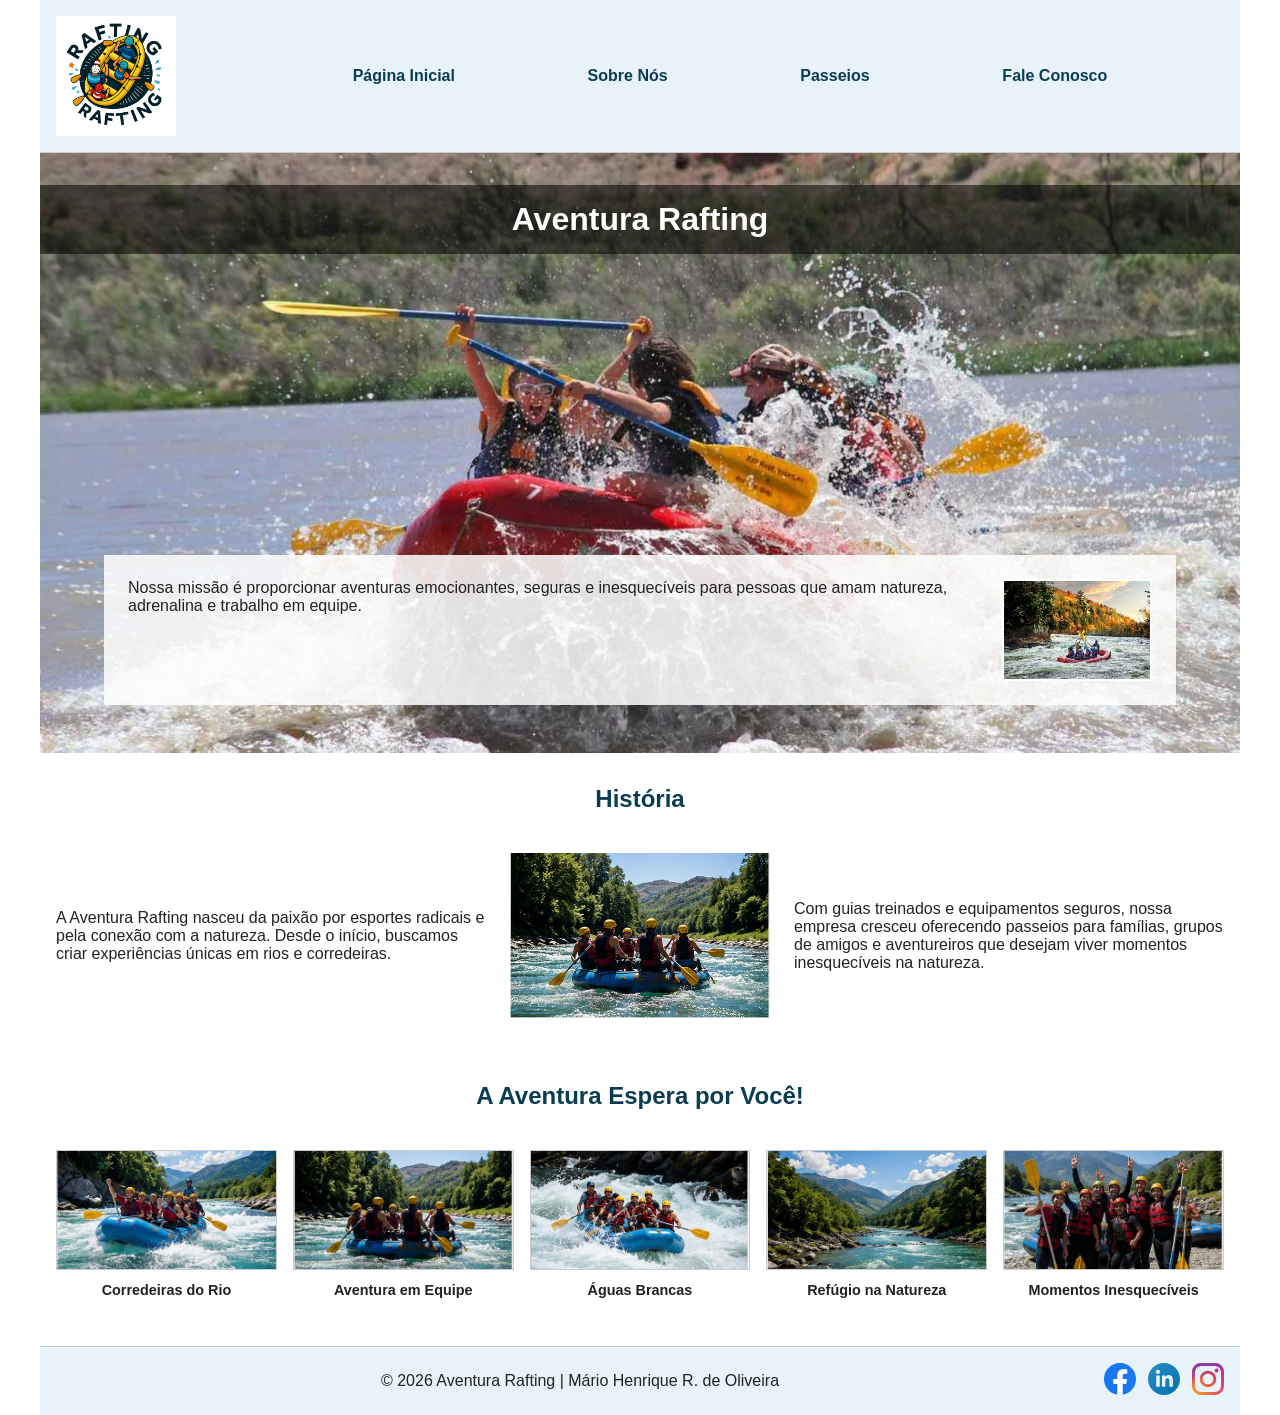
==== wwr/index.html @ f948b41a "Rename rafting home page" ====
<!DOCTYPE html>
<html lang="pt-BR">

<head>
  <meta charset="utf-8">
  <meta name="viewport" content="width=device-width, initial-scale=1">

  <meta name="description"
    content="Conheça a Aventura Rafting e viva experiências emocionantes em corredeiras incríveis.">

  <meta name="author" content="Mário Henrique R. de Oliveira">

  <link rel="stylesheet" href="estilos/rafting.css">

  <title>Sobre Nós | Aventura Rafting</title>
</head>

<body>

  <header>

    <img src="imagens/logo.png" alt="Logotipo da Aventura Rafting">

    <nav>
      <a href="index.html">Página Inicial</a>
      <a href="sobre.html">Sobre Nós</a>
      <a href="passeios.html">Passeios</a>
      <a href="contato.html">Fale Conosco</a>
    </nav>

  </header>

  <main>

    <div class="hero">

      <img src="imagens/rafting-hero.jpg" alt="Grupo praticando rafting em corredeiras">

      <h1>Aventura Rafting</h1>

      <article>

        <img src="imagens/cliente-feliz.jpg" alt="Cliente feliz após passeio de rafting">

        <p>
          Nossa missão é proporcionar aventuras emocionantes,
          seguras e inesquecíveis para pessoas que amam natureza,
          adrenalina e trabalho em equipe.
        </p>

      </article>

    </div>

    <section class="history">

      <h2>História</h2>

      <p>
        A Aventura Rafting nasceu da paixão por esportes radicais
        e pela conexão com a natureza. Desde o início, buscamos criar
        experiências únicas em rios e corredeiras.
      </p>

      <img src="imagens/rafting2.jpg" alt="Equipe praticando rafting em uma corredeira">

      <p>
        Com guias treinados e equipamentos seguros, nossa empresa cresceu
        oferecendo passeios para famílias, grupos de amigos e aventureiros
        que desejam viver momentos inesquecíveis na natureza.
      </p>

    </section>

    <section class="adventure">

      <h2>A Aventura Espera por Você!</h2>

      <figure>

        <img src="imagens/rafting1.jpg" alt="Barco de rafting em rio com corredeiras">

        <figcaption>Corredeiras do Rio</figcaption>

      </figure>

      <figure>

        <img src="imagens/rafting2.jpg" alt="Grupo remando durante passeio de rafting">

        <figcaption>Aventura em Equipe</figcaption>

      </figure>

      <figure>

        <img src="imagens/rafting3.jpg" alt="Participantes descendo corredeiras em rafting">

        <figcaption>Águas Brancas</figcaption>

      </figure>

      <figure>

        <img src="imagens/rafting4.jpg" alt="Paisagem natural ao redor do rio">

        <figcaption>Refúgio na Natureza</figcaption>

      </figure>

      <figure>

        <img src="imagens/rafting5.jpg" alt="Equipe celebrando após aventura de rafting">

        <figcaption>Momentos Inesquecíveis</figcaption>

      </figure>

    </section>

  </main>

  <footer>

    <p>
      &copy; 2026 Aventura Rafting |
      Mário Henrique R. de Oliveira
    </p>

    <nav class="socialmedia">

      <a href="https://facebook.com" target="_blank" rel="noopener noreferrer">

        <img src="imagens/facebook.svg" alt="Ícone do Facebook">

      </a>

      <a href="https://linkedin.com" target="_blank" rel="noopener noreferrer">

        <img src="imagens/linkedin.svg" alt="Ícone do LinkedIn">

      </a>

      <a href="https://instagram.com" target="_blank" rel="noopener noreferrer">

        <img src="imagens/instagram.svg" alt="Ícone do Instagram">

      </a>

    </nav>

  </footer>

</body>

</html>
---- wwr/estilos/rafting.css ----
:root {
    --primary-color: #0b3d52;
    --secondary-color: #e7f3f8;
    --accent-color: #ffffff;
    --text-color: #222222;
    --border-color: #cccccc;

    --heading-font: Arial, Helvetica, sans-serif;
    --body-font: Arial, Helvetica, sans-serif;
}

* {
    margin: 0;
    padding: 0;
    box-sizing: border-box;
}

body {
    font-family: var(--body-font);
    color: var(--text-color);
    background-color: var(--accent-color);
}

header,
main,
footer {
    max-width: 1200px;
    margin: 0 auto;
}

header {
    display: grid;
    grid-template-columns: 180px 1fr;
    align-items: center;
    padding: 1rem;
    background-color: var(--secondary-color);
    border-bottom: 1px solid var(--border-color);
}

header img {
    width: 120px;
    height: auto;
}

header nav {
    display: flex;
    justify-content: space-evenly;
    align-items: center;
}

header nav a {
    color: var(--primary-color);
    text-decoration: none;
    font-weight: 700;
    padding: 0.75rem 1rem;
}

header nav a:hover {
    background-color: var(--primary-color);
    color: var(--accent-color);
}

/* ===== Página Sobre Nós ===== */

.hero {
    position: relative;
}

.hero > img {
    display: block;
    width: 100%;
    height: auto;
}

.hero h1 {
    position: absolute;
    top: 2rem;
    width: 100%;
    padding: 1rem;
    text-align: center;
    color: var(--accent-color);
    background-color: rgba(0, 0, 0, 0.55);
    font-family: var(--heading-font);
}

.hero article {
    position: absolute;
    left: 4rem;
    right: 4rem;
    bottom: 3rem;
    padding: 1.5rem;
    background-color: rgba(255, 255, 255, 0.85);
}

.hero article img {
    float: right;
    width: 150px;
    height: auto;
    margin-left: 1rem;
    border: 2px solid var(--accent-color);
}

.history {
    display: grid;
    grid-template-columns: 1fr 260px 1fr;
    gap: 1.5rem;
    align-items: center;
    padding: 2rem 1rem;
}

.history h2 {
    grid-column: 1 / 4;
    text-align: center;
    color: var(--primary-color);
    margin-bottom: 1rem;
    font-family: var(--heading-font);
}

.history img {
    width: 260px;
    height: auto;
    grid-column: 2 / 3;
    grid-row: 2 / 3;
}

.history p:first-of-type {
    grid-column: 1 / 2;
}

.history p:last-of-type {
    grid-column: 3 / 4;
}

.adventure {
    display: grid;
    grid-template-columns: repeat(5, 1fr);
    gap: 1rem;
    padding: 2rem 1rem;
}

.adventure h2 {
    grid-column: 1 / 6;
    text-align: center;
    color: var(--primary-color);
    margin-bottom: 1.5rem;
    font-family: var(--heading-font);
}

.adventure figure {
    text-align: center;
}

.adventure img {
    width: 100%;
    height: 120px;
    object-fit: cover;
    border: 1px solid var(--border-color);
}

.adventure figcaption {
    margin-top: 0.5rem;
    font-size: 0.9rem;
    font-weight: 700;
    color: var(--text-color);
}

/* ===== Página Fale Conosco ===== */

.contact {
    padding: 2rem 1rem;
}

.contact h1,
.contact h2,
.employees h2 {
    text-align: center;
    color: var(--primary-color);
    font-family: var(--heading-font);
}

.contact h1 {
    margin-bottom: 1rem;
}

.contact-grid {
    display: grid;
    grid-template-columns: 1fr 1fr;
    gap: 2rem;
    align-items: start;
    margin-top: 2rem;
}

.company-info,
.contact-form {
    border: 1px solid var(--border-color);
    padding: 1.5rem;
    background-color: var(--secondary-color);
}

.company-info p {
    margin-top: 0.75rem;
}

.company-info iframe {
    width: 100%;
    height: 350px;
    margin-top: 1rem;
    border: none;
}

.contact-form {
    display: flex;
    flex-direction: column;
}

.contact-form label {
    margin-top: 0.75rem;
    font-weight: 700;
}

.contact-form input[type="text"],
.contact-form input[type="email"],
.contact-form textarea {
    width: 100%;
    margin-top: 0.25rem;
    padding: 0.75rem;
    border: 1px solid var(--border-color);
    font-family: var(--body-font);
    font-size: 1rem;
}

.contact-form textarea {
    resize: vertical;
}

.contact-form fieldset {
    margin-top: 1rem;
    padding: 1rem;
    border: 1px solid var(--border-color);
}

.contact-form legend {
    font-weight: 700;
    color: var(--primary-color);
}

.contact-form fieldset label {
    display: block;
    margin-top: 0.5rem;
    font-weight: 400;
}

.newsletter {
    display: flex;
    gap: 0.5rem;
    align-items: center;
}

.contact-form button {
    margin-top: 1rem;
    padding: 0.9rem;
    border: none;
    background-color: var(--primary-color);
    color: var(--accent-color);
    font-weight: 700;
    font-size: 1rem;
    cursor: pointer;
}

.contact-form button:hover {
    background-color: #062838;
}

/* ===== Funcionários ===== */

.employees {
    margin: 2rem 1rem;
    padding: 1.5rem;
}

.employee-grid {
    display: flex;
    justify-content: space-around;
    gap: 1.5rem;
    margin-top: 1.5rem;
}

.employee-grid figure {
    text-align: center;
    max-width: 220px;
}

.employee-grid img {
    width: 180px;
    height: 180px;
    object-fit: cover;
    border: 1px solid var(--border-color);
}

.employee-grid figcaption {
    margin-top: 0.5rem;
    font-weight: 700;
}

/* ===== Rodapé ===== */

footer {
    display: grid;
    grid-template-columns: 1fr auto;
    align-items: center;
    padding: 1rem;
    margin-top: 1rem;
    border-top: 1px solid var(--border-color);
    background-color: var(--secondary-color);
}

footer p {
    text-align: center;
}

.socialmedia {
    display: flex;
    justify-content: flex-end;
    align-items: center;
    gap: 0.75rem;
}

.socialmedia a {
    text-decoration: none;
}

.socialmedia img {
    width: 32px;
    height: 32px;
}

/* ===== Responsivo ===== */

@media (max-width: 768px) {
    header {
        grid-template-columns: 1fr;
        text-align: center;
    }

    header img {
        margin: 0 auto;
    }

    header nav {
        flex-direction: column;
        margin-top: 1rem;
    }

    .hero h1,
    .hero article {
        position: static;
    }

    .hero article img {
        float: none;
        display: block;
        margin: 0 auto 1rem;
    }

    .history {
        grid-template-columns: 1fr;
    }

    .history h2,
    .history img,
    .history p:first-of-type,
    .history p:last-of-type {
        grid-column: auto;
        grid-row: auto;
    }

    .history img {
        margin: 0 auto;
    }

    .adventure {
        grid-template-columns: 1fr;
    }

    .adventure h2 {
        grid-column: auto;
    }

    .contact-grid {
        grid-template-columns: 1fr;
    }

    .employee-grid {
        flex-direction: column;
        align-items: center;
    }

    footer {
        grid-template-columns: 1fr;
        gap: 1rem;
    }

    .socialmedia {
        justify-content: center;
    }
}
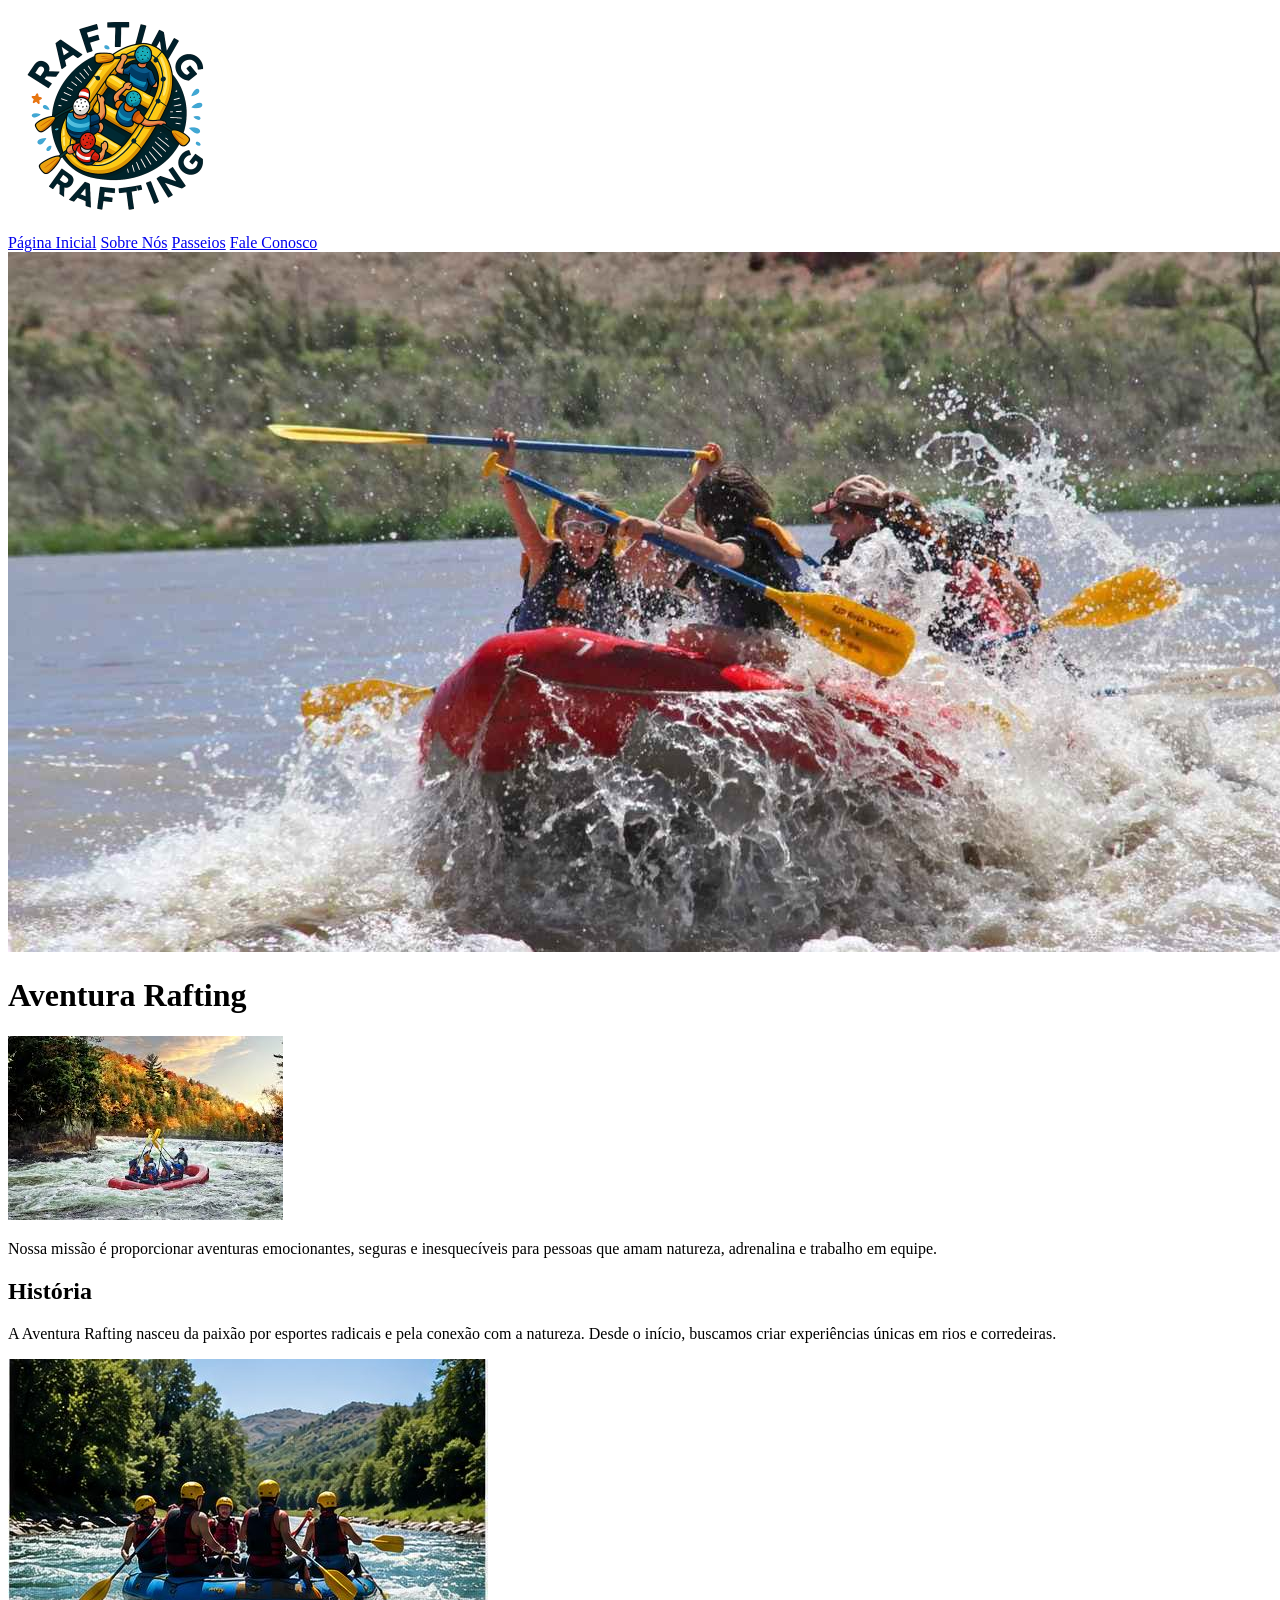
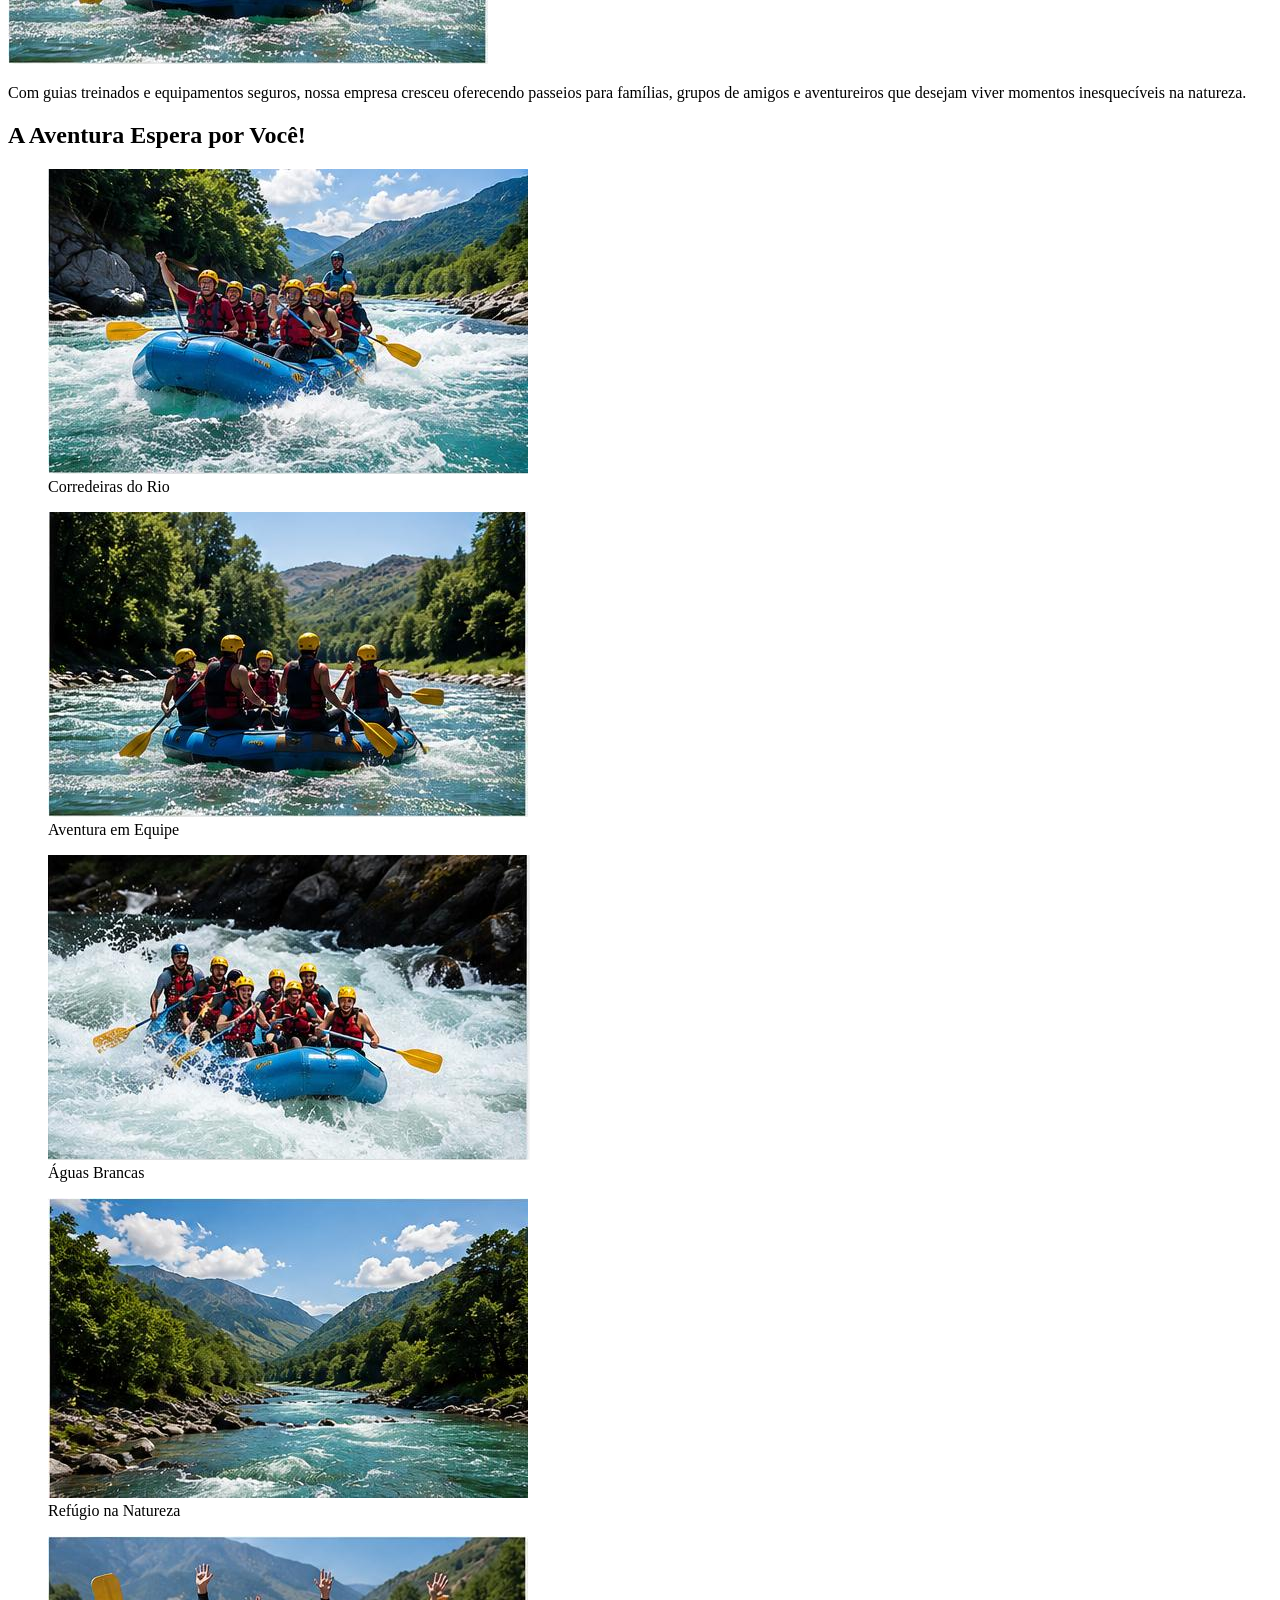
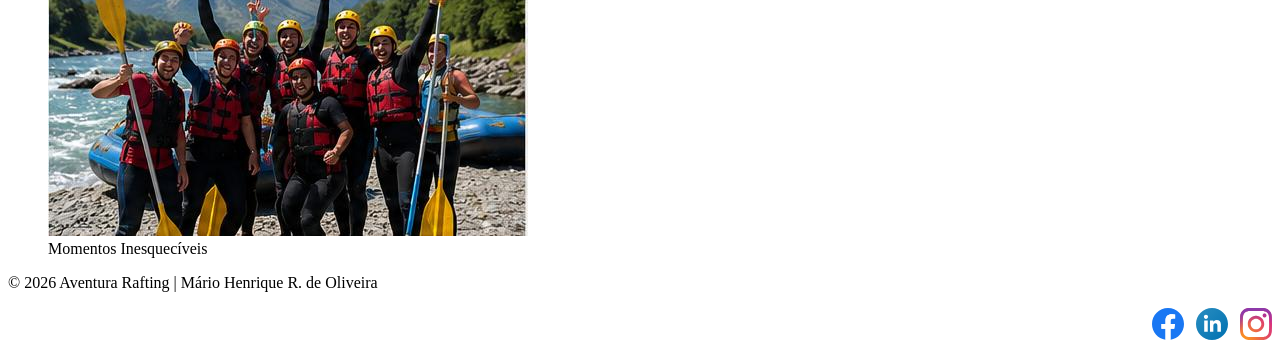
==== commit 7ae42d35: "Fix contact form ids and footer nav class" ====
--- a/wwr/index.html
+++ b/wwr/index.html
@@ -127,7 +127,7 @@
       Mário Henrique R. de Oliveira
     </p>
 
-    <nav class="socialmedia">
+    <nav class="redes-sociais">
 
       <a href="https://facebook.com" target="_blank" rel="noopener noreferrer">
 
--- a/wwr/estilos/rafting.css
+++ b/wwr/estilos/rafting.css
@@ -1,211 +1,48 @@
-:root {
-    --primary-color: #0b3d52;
-    --secondary-color: #e7f3f8;
-    --accent-color: #ffffff;
-    --text-color: #222222;
-    --border-color: #cccccc;
-
-    --heading-font: Arial, Helvetica, sans-serif;
-    --body-font: Arial, Helvetica, sans-serif;
-}
-
-* {
-    margin: 0;
-    padding: 0;
-    box-sizing: border-box;
-}
-
-body {
-    font-family: var(--body-font);
-    color: var(--text-color);
-    background-color: var(--accent-color);
-}
-
-header,
-main,
-footer {
-    max-width: 1200px;
-    margin: 0 auto;
-}
-
-header {
-    display: grid;
-    grid-template-columns: 180px 1fr;
-    align-items: center;
-    padding: 1rem;
-    background-color: var(--secondary-color);
-    border-bottom: 1px solid var(--border-color);
-}
-
-header img {
-    width: 120px;
-    height: auto;
-}
-
-header nav {
-    display: flex;
-    justify-content: space-evenly;
-    align-items: center;
-}
-
-header nav a {
-    color: var(--primary-color);
-    text-decoration: none;
-    font-weight: 700;
-    padding: 0.75rem 1rem;
-}
-
-header nav a:hover {
-    background-color: var(--primary-color);
-    color: var(--accent-color);
-}
-
-/* ===== Página Sobre Nós ===== */
-
-.hero {
-    position: relative;
-}
-
-.hero > img {
-    display: block;
-    width: 100%;
-    height: auto;
-}
-
-.hero h1 {
-    position: absolute;
-    top: 2rem;
-    width: 100%;
-    padding: 1rem;
-    text-align: center;
-    color: var(--accent-color);
-    background-color: rgba(0, 0, 0, 0.55);
-    font-family: var(--heading-font);
-}
-
-.hero article {
-    position: absolute;
-    left: 4rem;
-    right: 4rem;
-    bottom: 3rem;
-    padding: 1.5rem;
-    background-color: rgba(255, 255, 255, 0.85);
-}
-
-.hero article img {
-    float: right;
-    width: 150px;
-    height: auto;
-    margin-left: 1rem;
-    border: 2px solid var(--accent-color);
-}
-
-.history {
-    display: grid;
-    grid-template-columns: 1fr 260px 1fr;
-    gap: 1.5rem;
-    align-items: center;
-    padding: 2rem 1rem;
-}
-
-.history h2 {
-    grid-column: 1 / 4;
-    text-align: center;
-    color: var(--primary-color);
-    margin-bottom: 1rem;
-    font-family: var(--heading-font);
-}
-
-.history img {
-    width: 260px;
-    height: auto;
-    grid-column: 2 / 3;
-    grid-row: 2 / 3;
-}
-
-.history p:first-of-type {
-    grid-column: 1 / 2;
-}
-
-.history p:last-of-type {
-    grid-column: 3 / 4;
-}
-
-.adventure {
-    display: grid;
-    grid-template-columns: repeat(5, 1fr);
-    gap: 1rem;
-    padding: 2rem 1rem;
-}
-
-.adventure h2 {
-    grid-column: 1 / 6;
-    text-align: center;
-    color: var(--primary-color);
-    margin-bottom: 1.5rem;
-    font-family: var(--heading-font);
-}
-
-.adventure figure {
-    text-align: center;
-}
-
-.adventure img {
-    width: 100%;
-    height: 120px;
-    object-fit: cover;
-    border: 1px solid var(--border-color);
-}
-
-.adventure figcaption {
-    margin-top: 0.5rem;
-    font-size: 0.9rem;
-    font-weight: 700;
-    color: var(--text-color);
-}
-
-/* ===== Página Fale Conosco ===== */
+/* =========================
+   PÁGINA DE CONTATO
+========================= */
 
 .contact {
     padding: 2rem 1rem;
 }
 
-.contact h1,
-.contact h2,
-.employees h2 {
+.contact h1 {
     text-align: center;
     color: var(--primary-color);
-    font-family: var(--heading-font);
-}
-
-.contact h1 {
-    margin-bottom: 1rem;
+    margin-bottom: 2rem;
 }
 
 .contact-grid {
     display: grid;
     grid-template-columns: 1fr 1fr;
     gap: 2rem;
-    align-items: start;
-    margin-top: 2rem;
+    margin-bottom: 3rem;
 }
 
 .company-info,
 .contact-form {
+    background-color: var(--secondary-color);
+    padding: 1.5rem;
     border: 1px solid var(--border-color);
-    padding: 1.5rem;
-    background-color: var(--secondary-color);
+}
+
+.company-info h2,
+.contact-form h2,
+.employees h2 {
+    text-align: center;
+    color: var(--primary-color);
+    margin-bottom: 1rem;
 }
 
 .company-info p {
-    margin-top: 0.75rem;
+    margin-bottom: 0.75rem;
 }
 
 .company-info iframe {
     width: 100%;
-    height: 350px;
+    height: 300px;
+    border: 0;
     margin-top: 1rem;
-    border: none;
 }
 
 .contact-form {
@@ -214,23 +51,18 @@
 }
 
 .contact-form label {
-    margin-top: 0.75rem;
     font-weight: 700;
+    margin-top: 1rem;
+    margin-bottom: 0.3rem;
 }
 
 .contact-form input[type="text"],
 .contact-form input[type="email"],
 .contact-form textarea {
     width: 100%;
-    margin-top: 0.25rem;
     padding: 0.75rem;
     border: 1px solid var(--border-color);
     font-family: var(--body-font);
-    font-size: 1rem;
-}
-
-.contact-form textarea {
-    resize: vertical;
 }
 
 .contact-form fieldset {
@@ -244,155 +76,104 @@
     color: var(--primary-color);
 }
 
+.contact-form fieldset input {
+    margin-top: 0.5rem;
+    margin-right: 0.5rem;
+}
+
 .contact-form fieldset label {
-    display: block;
-    margin-top: 0.5rem;
-    font-weight: 400;
+    font-weight: normal;
+    margin-right: 1rem;
 }
 
 .newsletter {
     display: flex;
+    align-items: center;
     gap: 0.5rem;
-    align-items: center;
+    margin-top: 1rem;
+}
+
+.newsletter label {
+    margin: 0;
+    font-weight: normal;
 }
 
 .contact-form button {
-    margin-top: 1rem;
-    padding: 0.9rem;
+    margin-top: 1.5rem;
+    padding: 1rem;
     border: none;
     background-color: var(--primary-color);
-    color: var(--accent-color);
-    font-weight: 700;
-    font-size: 1rem;
+    color: white;
+    font-weight: bold;
     cursor: pointer;
 }
 
 .contact-form button:hover {
-    background-color: #062838;
+    opacity: 0.9;
 }
 
-/* ===== Funcionários ===== */
+/* =========================
+   FUNCIONÁRIOS
+========================= */
 
 .employees {
-    margin: 2rem 1rem;
-    padding: 1.5rem;
+    padding: 2rem 1rem;
 }
 
 .employee-grid {
-    display: flex;
-    justify-content: space-around;
+    display: grid;
+    grid-template-columns: repeat(3, 1fr);
     gap: 1.5rem;
-    margin-top: 1.5rem;
 }
 
 .employee-grid figure {
     text-align: center;
-    max-width: 220px;
 }
 
 .employee-grid img {
-    width: 180px;
-    height: 180px;
-    object-fit: cover;
+    width: 100%;
+    max-width: 300px;
+    height: auto;
     border: 1px solid var(--border-color);
 }
 
 .employee-grid figcaption {
-    margin-top: 0.5rem;
-    font-weight: 700;
+    margin-top: 0.75rem;
+    font-weight: bold;
 }
 
-/* ===== Rodapé ===== */
+/* =========================
+   RODAPÉ
+========================= */
 
-footer {
-    display: grid;
-    grid-template-columns: 1fr auto;
-    align-items: center;
-    padding: 1rem;
-    margin-top: 1rem;
-    border-top: 1px solid var(--border-color);
-    background-color: var(--secondary-color);
-}
-
-footer p {
-    text-align: center;
-}
-
-.socialmedia {
+.redes-sociais {
     display: flex;
     justify-content: flex-end;
     align-items: center;
     gap: 0.75rem;
 }
 
-.socialmedia a {
+.redes-sociais a {
     text-decoration: none;
 }
 
-.socialmedia img {
+.redes-sociais img {
     width: 32px;
     height: 32px;
 }
 
-/* ===== Responsivo ===== */
+/* =========================
+   RESPONSIVO
+========================= */
 
 @media (max-width: 768px) {
-    header {
-        grid-template-columns: 1fr;
-        text-align: center;
-    }
-
-    header img {
-        margin: 0 auto;
-    }
-
-    header nav {
-        flex-direction: column;
-        margin-top: 1rem;
-    }
-
-    .hero h1,
-    .hero article {
-        position: static;
-    }
-
-    .hero article img {
-        float: none;
-        display: block;
-        margin: 0 auto 1rem;
-    }
-
-    .history {
-        grid-template-columns: 1fr;
-    }
-
-    .history h2,
-    .history img,
-    .history p:first-of-type,
-    .history p:last-of-type {
-        grid-column: auto;
-        grid-row: auto;
-    }
-
-    .history img {
-        margin: 0 auto;
-    }
-
-    .adventure {
-        grid-template-columns: 1fr;
-    }
-
-    .adventure h2 {
-        grid-column: auto;
-    }
 
     .contact-grid {
         grid-template-columns: 1fr;
     }
 
     .employee-grid {
-        flex-direction: column;
-        align-items: center;
+        grid-template-columns: 1fr;
     }
 
     footer {
@@ -400,7 +181,7 @@
         gap: 1rem;
     }
 
-    .socialmedia {
+    .redes-sociais {
         justify-content: center;
     }
 }
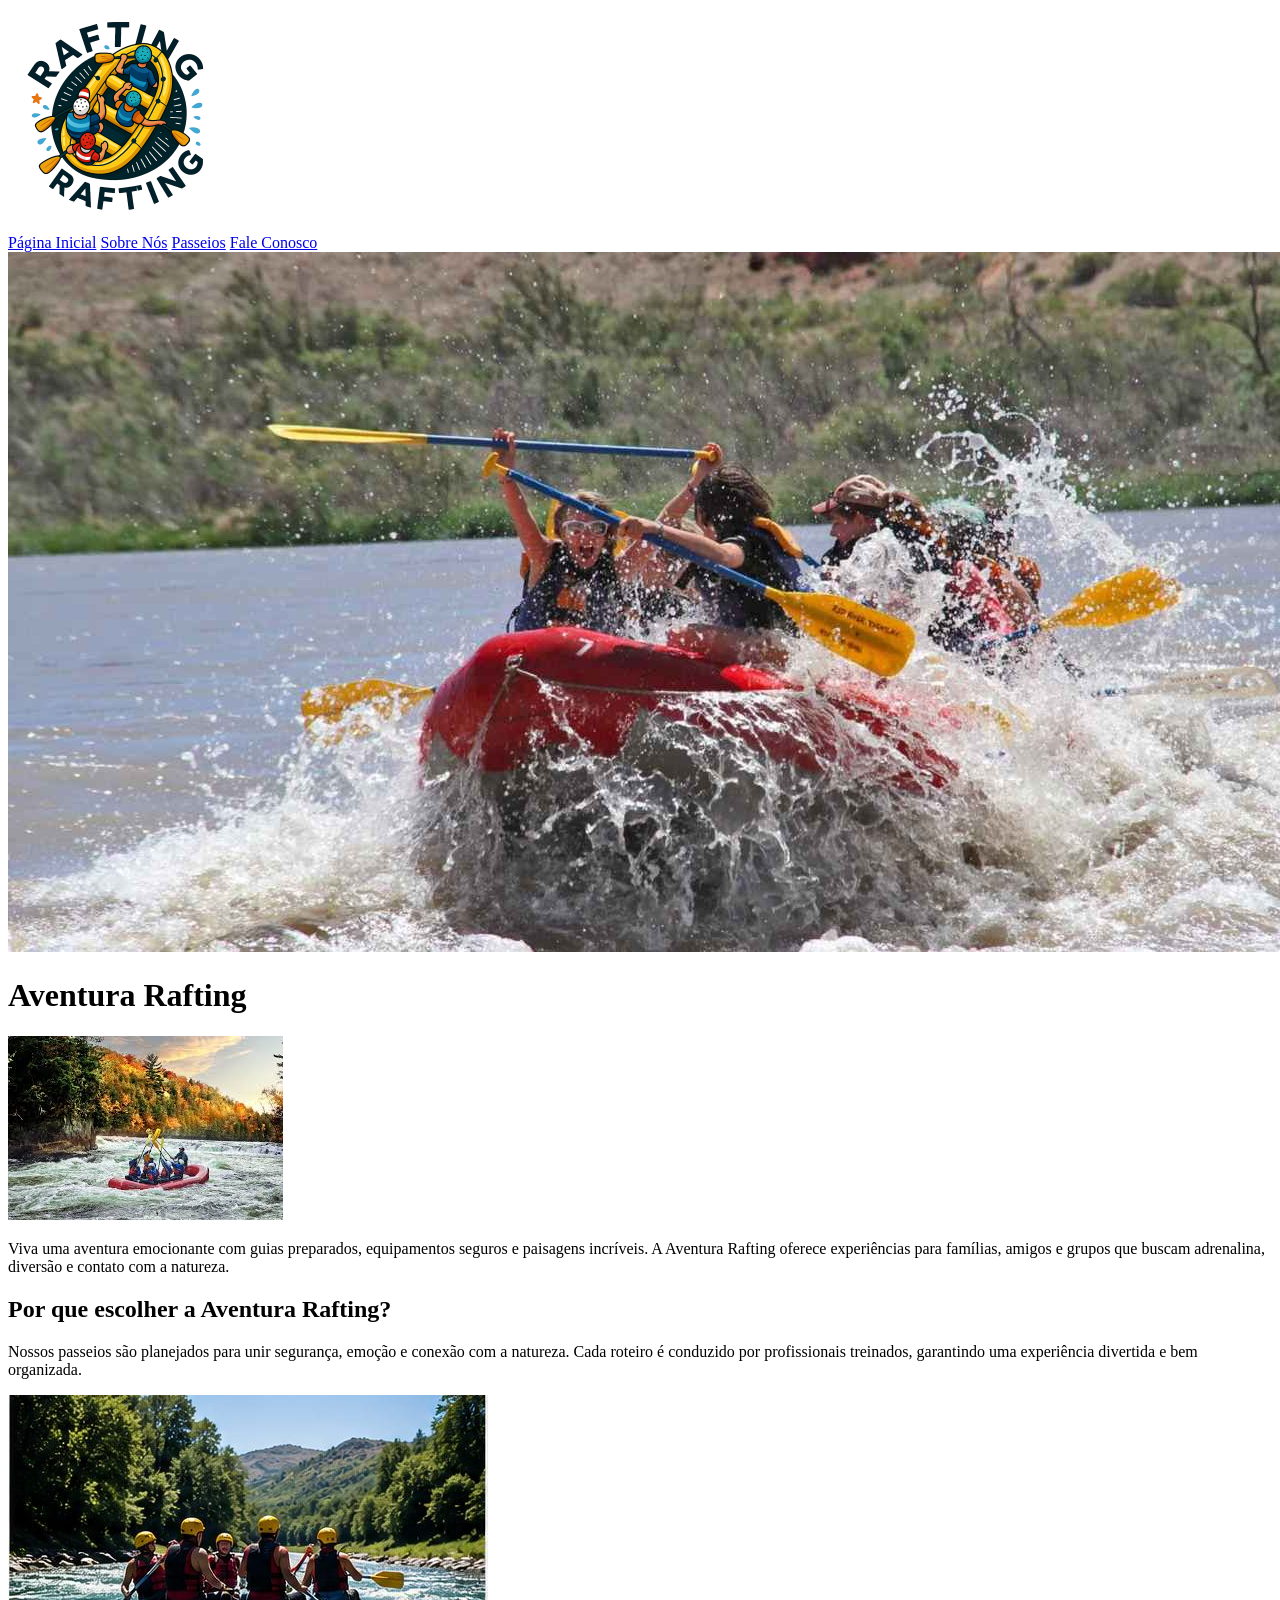
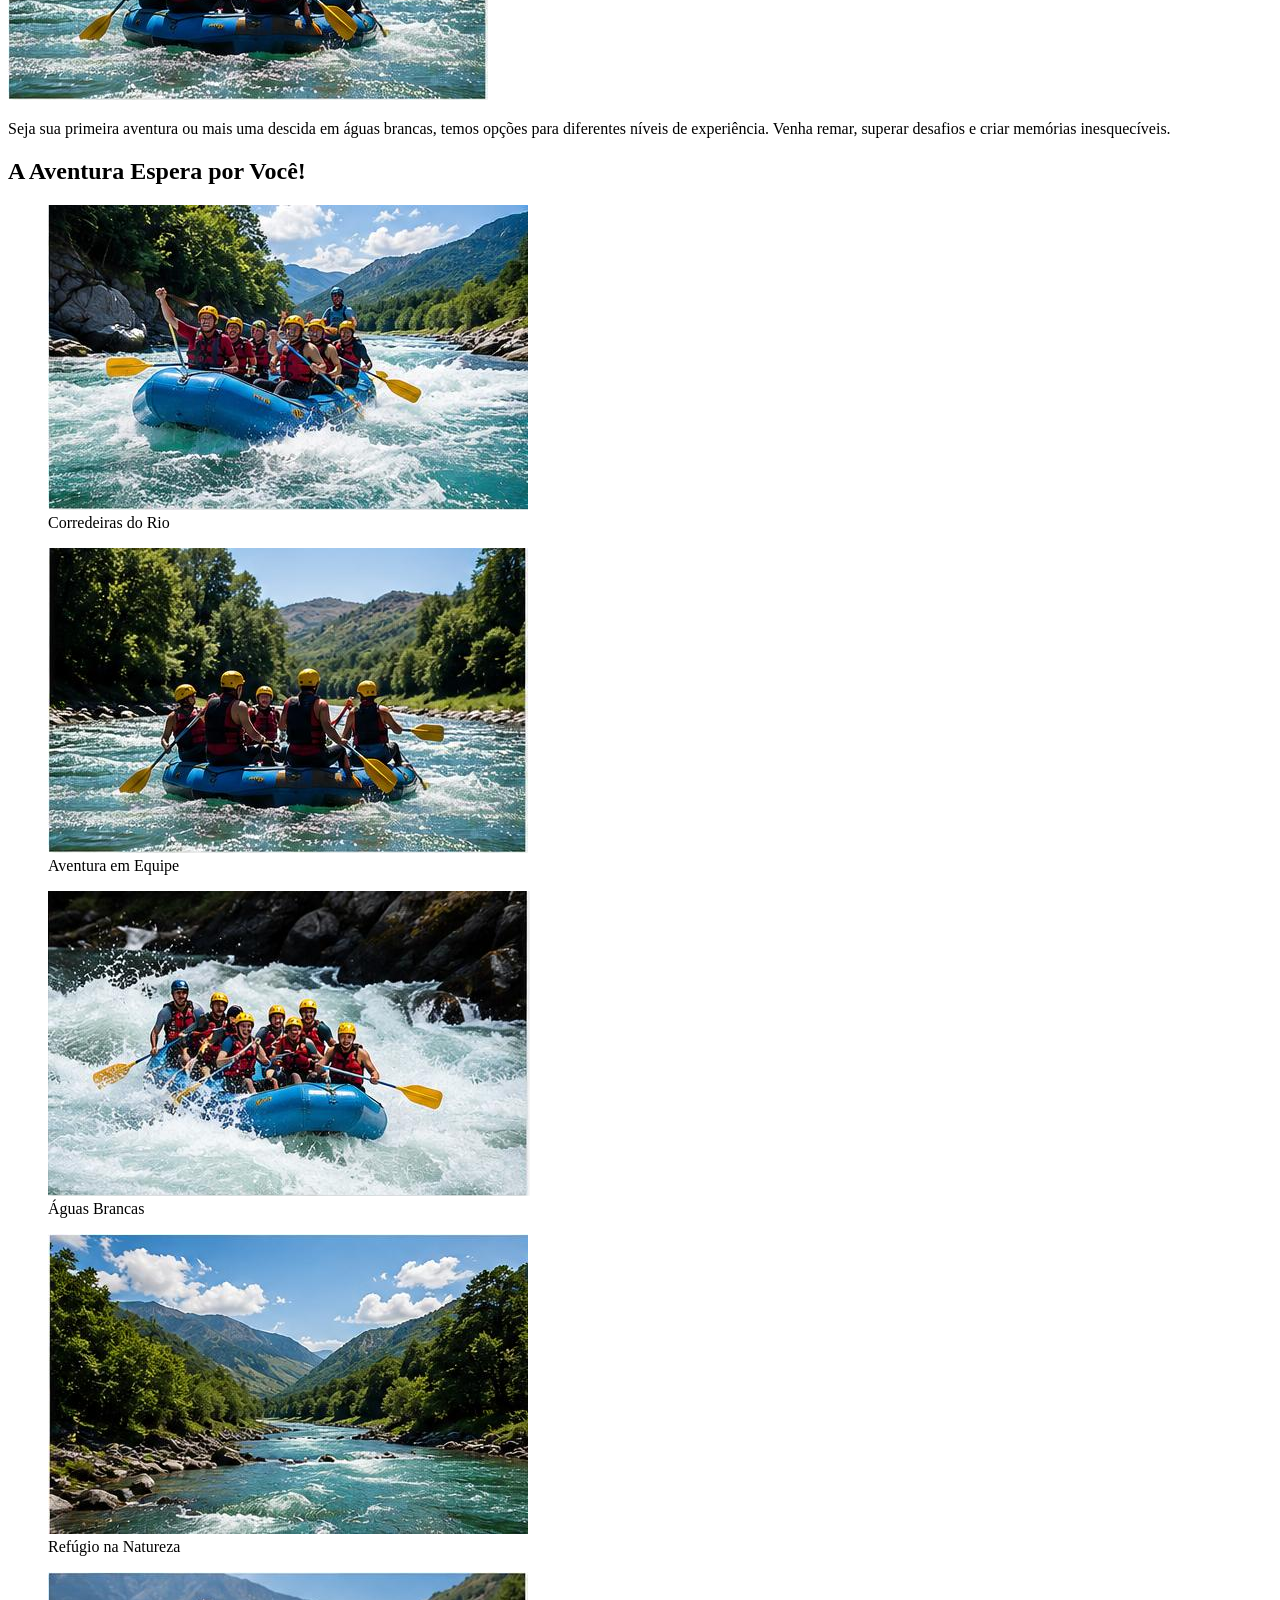
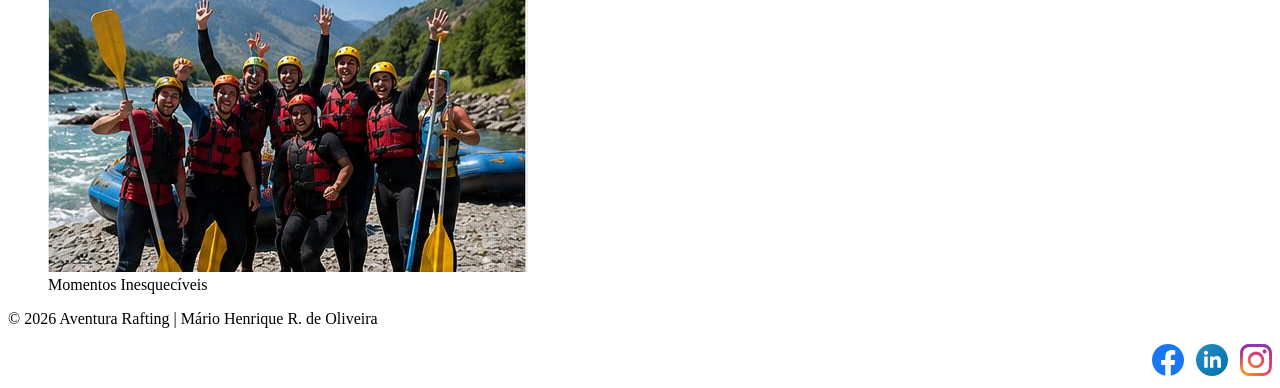
==== commit 3d1fc11a: "Final fixes for rafting project" ====
--- a/wwr/index.html
+++ b/wwr/index.html
@@ -5,14 +5,14 @@
   <meta charset="utf-8">
   <meta name="viewport" content="width=device-width, initial-scale=1">
 
+  <title>Página Inicial | Aventura Rafting</title>
+
   <meta name="description"
-    content="Conheça a Aventura Rafting e viva experiências emocionantes em corredeiras incríveis.">
+    content="Conheça a Aventura Rafting, escolha seu passeio em corredeiras e viva uma experiência segura, divertida e inesquecível na natureza.">
 
   <meta name="author" content="Mário Henrique R. de Oliveira">
 
   <link rel="stylesheet" href="estilos/rafting.css">
-
-  <title>Sobre Nós | Aventura Rafting</title>
 </head>
 
 <body>
@@ -43,9 +43,10 @@
         <img src="imagens/cliente-feliz.jpg" alt="Cliente feliz após passeio de rafting">
 
         <p>
-          Nossa missão é proporcionar aventuras emocionantes,
-          seguras e inesquecíveis para pessoas que amam natureza,
-          adrenalina e trabalho em equipe.
+          Viva uma aventura emocionante com guias preparados,
+          equipamentos seguros e paisagens incríveis. A Aventura Rafting
+          oferece experiências para famílias, amigos e grupos que buscam
+          adrenalina, diversão e contato com a natureza.
         </p>
 
       </article>
@@ -54,20 +55,20 @@
 
     <section class="history">
 
-      <h2>História</h2>
+      <h2>Por que escolher a Aventura Rafting?</h2>
 
       <p>
-        A Aventura Rafting nasceu da paixão por esportes radicais
-        e pela conexão com a natureza. Desde o início, buscamos criar
-        experiências únicas em rios e corredeiras.
+        Nossos passeios são planejados para unir segurança, emoção e
+        conexão com a natureza. Cada roteiro é conduzido por profissionais
+        treinados, garantindo uma experiência divertida e bem organizada.
       </p>
 
       <img src="imagens/rafting2.jpg" alt="Equipe praticando rafting em uma corredeira">
 
       <p>
-        Com guias treinados e equipamentos seguros, nossa empresa cresceu
-        oferecendo passeios para famílias, grupos de amigos e aventureiros
-        que desejam viver momentos inesquecíveis na natureza.
+        Seja sua primeira aventura ou mais uma descida em águas brancas,
+        temos opções para diferentes níveis de experiência. Venha remar,
+        superar desafios e criar memórias inesquecíveis.
       </p>
 
     </section>
@@ -77,43 +78,28 @@
       <h2>A Aventura Espera por Você!</h2>
 
       <figure>
-
         <img src="imagens/rafting1.jpg" alt="Barco de rafting em rio com corredeiras">
-
         <figcaption>Corredeiras do Rio</figcaption>
-
       </figure>
 
       <figure>
-
         <img src="imagens/rafting2.jpg" alt="Grupo remando durante passeio de rafting">
-
         <figcaption>Aventura em Equipe</figcaption>
-
       </figure>
 
       <figure>
-
         <img src="imagens/rafting3.jpg" alt="Participantes descendo corredeiras em rafting">
-
         <figcaption>Águas Brancas</figcaption>
-
       </figure>
 
       <figure>
-
         <img src="imagens/rafting4.jpg" alt="Paisagem natural ao redor do rio">
-
         <figcaption>Refúgio na Natureza</figcaption>
-
       </figure>
 
       <figure>
-
         <img src="imagens/rafting5.jpg" alt="Equipe celebrando após aventura de rafting">
-
         <figcaption>Momentos Inesquecíveis</figcaption>
-
       </figure>
 
     </section>
@@ -130,21 +116,15 @@
     <nav class="redes-sociais">
 
       <a href="https://facebook.com" target="_blank" rel="noopener noreferrer">
-
         <img src="imagens/facebook.svg" alt="Ícone do Facebook">
-
       </a>
 
       <a href="https://linkedin.com" target="_blank" rel="noopener noreferrer">
-
         <img src="imagens/linkedin.svg" alt="Ícone do LinkedIn">
-
       </a>
 
       <a href="https://instagram.com" target="_blank" rel="noopener noreferrer">
-
         <img src="imagens/instagram.svg" alt="Ícone do Instagram">
-
       </a>
 
     </nav>
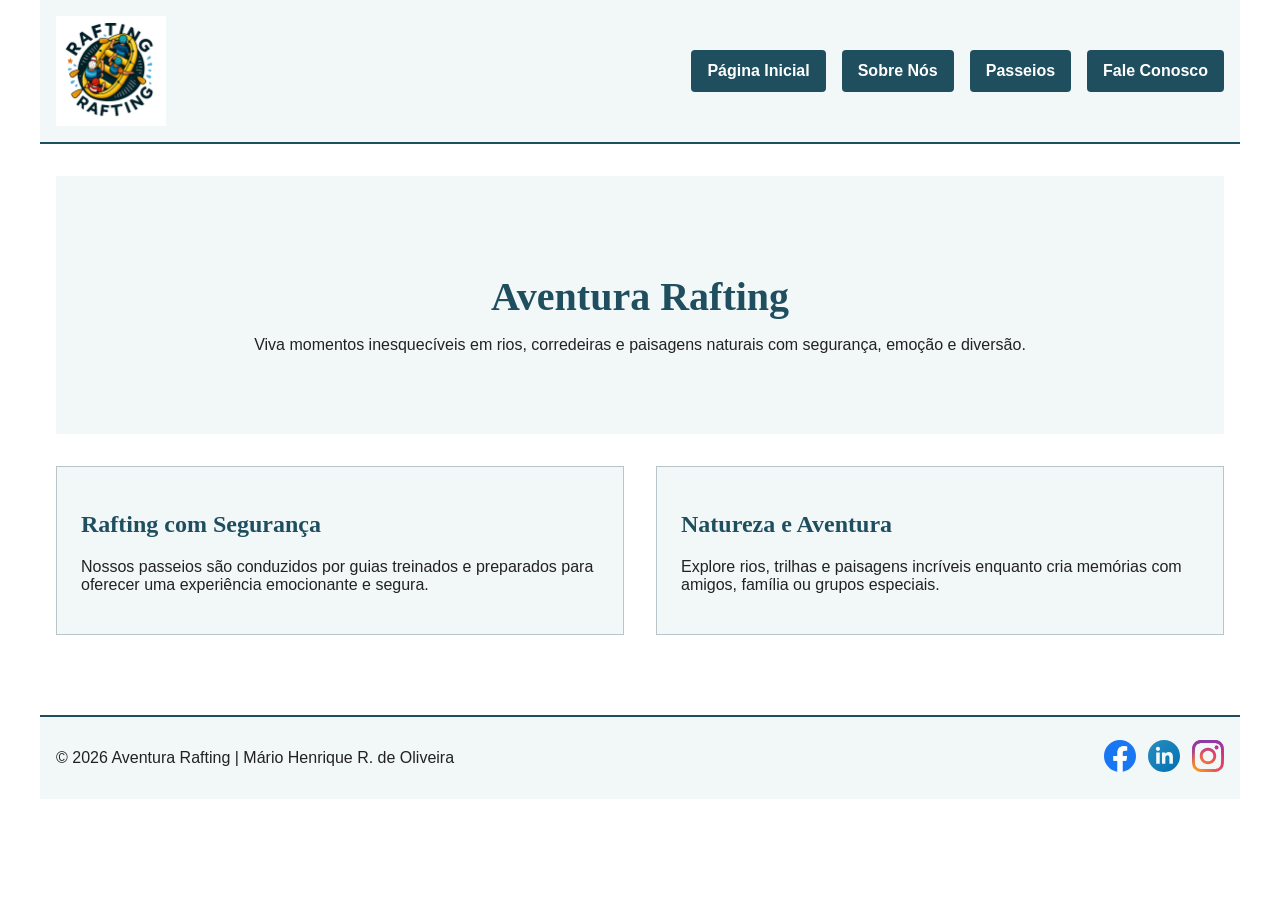
==== commit 58a7734f: "corrige pagina contato" ====
--- a/wwr/index.html
+++ b/wwr/index.html
@@ -4,21 +4,15 @@
 <head>
   <meta charset="utf-8">
   <meta name="viewport" content="width=device-width, initial-scale=1">
-
   <title>Página Inicial | Aventura Rafting</title>
-
   <meta name="description"
-    content="Conheça a Aventura Rafting, escolha seu passeio em corredeiras e viva uma experiência segura, divertida e inesquecível na natureza.">
-
+    content="Conheça a Aventura Rafting e viva experiências emocionantes em corredeiras incríveis.">
   <meta name="author" content="Mário Henrique R. de Oliveira">
-
   <link rel="stylesheet" href="estilos/rafting.css">
 </head>
 
 <body>
-
   <header>
-
     <img src="imagens/logo.png" alt="Logotipo da Aventura Rafting">
 
     <nav>
@@ -27,94 +21,33 @@
       <a href="passeios.html">Passeios</a>
       <a href="contato.html">Fale Conosco</a>
     </nav>
-
   </header>
 
   <main>
-
-    <div class="hero">
-
-      <img src="imagens/rafting-hero.jpg" alt="Grupo praticando rafting em corredeiras">
-
+    <section class="home-hero">
       <h1>Aventura Rafting</h1>
-
-      <article>
-
-        <img src="imagens/cliente-feliz.jpg" alt="Cliente feliz após passeio de rafting">
-
-        <p>
-          Viva uma aventura emocionante com guias preparados,
-          equipamentos seguros e paisagens incríveis. A Aventura Rafting
-          oferece experiências para famílias, amigos e grupos que buscam
-          adrenalina, diversão e contato com a natureza.
-        </p>
-
-      </article>
-
-    </div>
-
-    <section class="history">
-
-      <h2>Por que escolher a Aventura Rafting?</h2>
-
-      <p>
-        Nossos passeios são planejados para unir segurança, emoção e
-        conexão com a natureza. Cada roteiro é conduzido por profissionais
-        treinados, garantindo uma experiência divertida e bem organizada.
-      </p>
-
-      <img src="imagens/rafting2.jpg" alt="Equipe praticando rafting em uma corredeira">
-
-      <p>
-        Seja sua primeira aventura ou mais uma descida em águas brancas,
-        temos opções para diferentes níveis de experiência. Venha remar,
-        superar desafios e criar memórias inesquecíveis.
-      </p>
-
+      <p>Viva momentos inesquecíveis em rios, corredeiras e paisagens naturais com segurança, emoção e diversão.</p>
     </section>
 
-    <section class="adventure">
+    <section class="home-grid">
+      <div>
+        <h2>Rafting com Segurança</h2>
+        <p>Nossos passeios são conduzidos por guias treinados e preparados para oferecer uma experiência emocionante e
+          segura.</p>
+      </div>
 
-      <h2>A Aventura Espera por Você!</h2>
-
-      <figure>
-        <img src="imagens/rafting1.jpg" alt="Barco de rafting em rio com corredeiras">
-        <figcaption>Corredeiras do Rio</figcaption>
-      </figure>
-
-      <figure>
-        <img src="imagens/rafting2.jpg" alt="Grupo remando durante passeio de rafting">
-        <figcaption>Aventura em Equipe</figcaption>
-      </figure>
-
-      <figure>
-        <img src="imagens/rafting3.jpg" alt="Participantes descendo corredeiras em rafting">
-        <figcaption>Águas Brancas</figcaption>
-      </figure>
-
-      <figure>
-        <img src="imagens/rafting4.jpg" alt="Paisagem natural ao redor do rio">
-        <figcaption>Refúgio na Natureza</figcaption>
-      </figure>
-
-      <figure>
-        <img src="imagens/rafting5.jpg" alt="Equipe celebrando após aventura de rafting">
-        <figcaption>Momentos Inesquecíveis</figcaption>
-      </figure>
-
+      <div>
+        <h2>Natureza e Aventura</h2>
+        <p>Explore rios, trilhas e paisagens incríveis enquanto cria memórias com amigos, família ou grupos especiais.
+        </p>
+      </div>
     </section>
-
   </main>
 
   <footer>
-
-    <p>
-      &copy; 2026 Aventura Rafting |
-      Mário Henrique R. de Oliveira
-    </p>
+    <p>&copy; 2026 Aventura Rafting | Mário Henrique R. de Oliveira</p>
 
     <nav class="redes-sociais">
-
       <a href="https://facebook.com" target="_blank" rel="noopener noreferrer">
         <img src="imagens/facebook.svg" alt="Ícone do Facebook">
       </a>
@@ -126,11 +59,8 @@
       <a href="https://instagram.com" target="_blank" rel="noopener noreferrer">
         <img src="imagens/instagram.svg" alt="Ícone do Instagram">
       </a>
-
     </nav>
-
   </footer>
-
 </body>
 
 </html>
--- a/wwr/estilos/rafting.css
+++ b/wwr/estilos/rafting.css
@@ -1,187 +1,380 @@
-/* =========================
-   PÁGINA DE CONTATO
-========================= */
+:root {
+  --primary-color: #1f4e5f;
+  --secondary-color: #f2f7f8;
+  --accent-color: #f4a261;
+  --text-color: #222;
+  --border-color: #b8c4c7;
+  --body-font: Arial, Helvetica, sans-serif;
+  --heading-font: Georgia, "Times New Roman", serif;
+}
+
+* {
+  box-sizing: border-box;
+}
+
+body {
+  margin: 0;
+  font-family: var(--body-font);
+  color: var(--text-color);
+  background-color: #fff;
+}
+
+header,
+main,
+footer {
+  max-width: 1200px;
+  margin: 0 auto;
+}
+
+header {
+  display: grid;
+  grid-template-columns: 150px 1fr;
+  align-items: center;
+  gap: 2rem;
+  padding: 1rem;
+  background-color: var(--secondary-color);
+  border-bottom: 2px solid var(--primary-color);
+}
+
+header img {
+  width: 110px;
+  height: auto;
+}
+
+header nav {
+  display: flex;
+  justify-content: flex-end;
+  gap: 1rem;
+}
+
+header nav a {
+  color: white;
+  background-color: var(--primary-color);
+  text-decoration: none;
+  padding: 0.75rem 1rem;
+  border-radius: 4px;
+  font-weight: bold;
+}
+
+header nav a:hover {
+  background-color: var(--accent-color);
+  color: #000;
+}
+
+h1,
+h2 {
+  font-family: var(--heading-font);
+  color: var(--primary-color);
+}
+
+main {
+  padding: 1rem;
+}
+
+.home-hero {
+  text-align: center;
+  padding: 4rem 2rem;
+  background-color: var(--secondary-color);
+  margin-top: 1rem;
+}
+
+.home-hero h1 {
+  font-size: 2.5rem;
+  margin-bottom: 1rem;
+}
+
+.home-grid {
+  display: grid;
+  grid-template-columns: 1fr 1fr;
+  gap: 2rem;
+  margin: 2rem 0;
+}
+
+.home-grid div {
+  padding: 1.5rem;
+  border: 1px solid var(--border-color);
+  background-color: var(--secondary-color);
+}
+
+.hero {
+  position: relative;
+  margin-top: 1rem;
+}
+
+.hero > img {
+  width: 100%;
+  height: auto;
+  display: block;
+}
+
+.hero h1 {
+  position: absolute;
+  top: 30px;
+  left: 40px;
+  background-color: rgba(255, 255, 255, 0.85);
+  padding: 0.75rem 1rem;
+}
+
+.hero article {
+  position: absolute;
+  right: 40px;
+  bottom: 40px;
+  max-width: 420px;
+  background-color: rgba(31, 78, 95, 0.9);
+  color: white;
+  padding: 1rem;
+}
+
+.hero article img {
+  width: 120px;
+  float: right;
+  margin-left: 1rem;
+}
+
+.history {
+  display: grid;
+  grid-template-columns: 1fr 250px 1fr;
+  gap: 1.5rem;
+  align-items: center;
+  margin: 2rem 0;
+  padding: 1.5rem;
+  background-color: var(--secondary-color);
+}
+
+.history h2 {
+  grid-column: 1 / -1;
+  text-align: center;
+}
+
+.history img {
+  width: 100%;
+  height: auto;
+}
+
+.adventure {
+  display: grid;
+  grid-template-columns: repeat(5, 1fr);
+  gap: 1rem;
+  margin: 2rem 0;
+}
+
+.adventure h2 {
+  grid-column: 1 / -1;
+  text-align: center;
+}
+
+.adventure figure {
+  margin: 0;
+  text-align: center;
+}
+
+.adventure img {
+  width: 100%;
+  height: auto;
+}
+
+.adventure figcaption {
+  margin-top: 0.5rem;
+  font-weight: bold;
+}
 
 .contact {
-    padding: 2rem 1rem;
+  padding: 2rem 1rem;
 }
 
 .contact h1 {
-    text-align: center;
-    color: var(--primary-color);
-    margin-bottom: 2rem;
+  text-align: center;
+  margin-bottom: 1rem;
 }
 
 .contact-grid {
-    display: grid;
-    grid-template-columns: 1fr 1fr;
-    gap: 2rem;
-    margin-bottom: 3rem;
+  display: grid;
+  grid-template-columns: 1fr 1fr;
+  gap: 2rem;
 }
 
 .company-info,
 .contact-form {
-    background-color: var(--secondary-color);
-    padding: 1.5rem;
-    border: 1px solid var(--border-color);
+  background-color: var(--secondary-color);
+  padding: 1.5rem;
+  border: 1px solid var(--border-color);
 }
 
 .company-info h2,
 .contact-form h2,
 .employees h2 {
-    text-align: center;
-    color: var(--primary-color);
-    margin-bottom: 1rem;
-}
-
-.company-info p {
-    margin-bottom: 0.75rem;
+  text-align: center;
 }
 
 .company-info iframe {
-    width: 100%;
-    height: 300px;
-    border: 0;
-    margin-top: 1rem;
+  width: 100%;
+  height: 300px;
+  border: 0;
+  margin-top: 1rem;
 }
 
 .contact-form {
-    display: flex;
-    flex-direction: column;
+  display: flex;
+  flex-direction: column;
 }
 
 .contact-form label {
-    font-weight: 700;
-    margin-top: 1rem;
-    margin-bottom: 0.3rem;
+  font-weight: bold;
+  margin-top: 1rem;
+  margin-bottom: 0.3rem;
 }
 
 .contact-form input[type="text"],
 .contact-form input[type="email"],
 .contact-form textarea {
-    width: 100%;
-    padding: 0.75rem;
-    border: 1px solid var(--border-color);
-    font-family: var(--body-font);
+  width: 100%;
+  padding: 0.75rem;
+  border: 1px solid var(--border-color);
+  font-family: var(--body-font);
 }
 
 .contact-form fieldset {
+  margin-top: 1rem;
+  padding: 1rem;
+  border: 1px solid var(--border-color);
+}
+
+.contact-form legend {
+  font-weight: bold;
+  color: var(--primary-color);
+}
+
+.contact-form fieldset div {
+  margin-top: 0.5rem;
+}
+
+.contact-form fieldset label {
+  font-weight: normal;
+  margin-left: 0.3rem;
+}
+
+.newsletter {
+  display: flex;
+  align-items: center;
+  gap: 0.5rem;
+  margin-top: 1rem;
+}
+
+.newsletter label {
+  margin: 0;
+  font-weight: normal;
+}
+
+.contact-form button {
+  margin-top: 1.5rem;
+  padding: 1rem;
+  border: none;
+  background-color: var(--primary-color);
+  color: white;
+  font-weight: bold;
+  cursor: pointer;
+  border-radius: 4px;
+}
+
+.contact-form button:hover {
+  background-color: var(--accent-color);
+  color: #000;
+}
+
+.employees {
+  padding: 2rem 1rem;
+}
+
+.employee-grid {
+  display: grid;
+  grid-template-columns: repeat(3, 1fr);
+  gap: 1.5rem;
+}
+
+.employee-grid figure {
+  margin: 0;
+  text-align: center;
+}
+
+.employee-grid img {
+  width: 100%;
+  max-width: 260px;
+  height: auto;
+  border: 1px solid var(--border-color);
+}
+
+.employee-grid figcaption {
+  margin-top: 0.75rem;
+  font-weight: bold;
+}
+
+footer {
+  display: grid;
+  grid-template-columns: 1fr auto;
+  align-items: center;
+  gap: 1rem;
+  padding: 1rem;
+  margin-top: 2rem;
+  background-color: var(--secondary-color);
+  border-top: 2px solid var(--primary-color);
+}
+
+.redes-sociais {
+  display: flex;
+  gap: 0.75rem;
+}
+
+.redes-sociais a {
+  text-decoration: none;
+}
+
+.redes-sociais img {
+  width: 32px;
+  height: 32px;
+}
+
+@media (max-width: 768px) {
+  header {
+    grid-template-columns: 1fr;
+    text-align: center;
+  }
+
+  header img {
+    margin: 0 auto;
+  }
+
+  header nav {
+    flex-direction: column;
+    justify-content: center;
+  }
+
+  .home-grid,
+  .contact-grid,
+  .employee-grid,
+  .history {
+    grid-template-columns: 1fr;
+  }
+
+  .adventure {
+    grid-template-columns: 1fr;
+  }
+
+  .hero h1,
+  .hero article {
+    position: static;
     margin-top: 1rem;
-    padding: 1rem;
-    border: 1px solid var(--border-color);
-}
-
-.contact-form legend {
-    font-weight: 700;
-    color: var(--primary-color);
-}
-
-.contact-form fieldset input {
-    margin-top: 0.5rem;
-    margin-right: 0.5rem;
-}
-
-.contact-form fieldset label {
-    font-weight: normal;
-    margin-right: 1rem;
-}
-
-.newsletter {
-    display: flex;
-    align-items: center;
-    gap: 0.5rem;
-    margin-top: 1rem;
-}
-
-.newsletter label {
-    margin: 0;
-    font-weight: normal;
-}
-
-.contact-form button {
-    margin-top: 1.5rem;
-    padding: 1rem;
-    border: none;
-    background-color: var(--primary-color);
-    color: white;
-    font-weight: bold;
-    cursor: pointer;
-}
-
-.contact-form button:hover {
-    opacity: 0.9;
-}
-
-/* =========================
-   FUNCIONÁRIOS
-========================= */
-
-.employees {
-    padding: 2rem 1rem;
-}
-
-.employee-grid {
-    display: grid;
-    grid-template-columns: repeat(3, 1fr);
-    gap: 1.5rem;
-}
-
-.employee-grid figure {
+  }
+
+  .hero article {
+    max-width: 100%;
+  }
+
+  footer {
+    grid-template-columns: 1fr;
     text-align: center;
-}
-
-.employee-grid img {
-    width: 100%;
-    max-width: 300px;
-    height: auto;
-    border: 1px solid var(--border-color);
-}
-
-.employee-grid figcaption {
-    margin-top: 0.75rem;
-    font-weight: bold;
-}
-
-/* =========================
-   RODAPÉ
-========================= */
-
-.redes-sociais {
-    display: flex;
-    justify-content: flex-end;
-    align-items: center;
-    gap: 0.75rem;
-}
-
-.redes-sociais a {
-    text-decoration: none;
-}
-
-.redes-sociais img {
-    width: 32px;
-    height: 32px;
-}
-
-/* =========================
-   RESPONSIVO
-========================= */
-
-@media (max-width: 768px) {
-
-    .contact-grid {
-        grid-template-columns: 1fr;
-    }
-
-    .employee-grid {
-        grid-template-columns: 1fr;
-    }
-
-    footer {
-        grid-template-columns: 1fr;
-        gap: 1rem;
-    }
-
-    .redes-sociais {
-        justify-content: center;
-    }
+  }
+
+  .redes-sociais {
+    justify-content: center;
+  }
 }
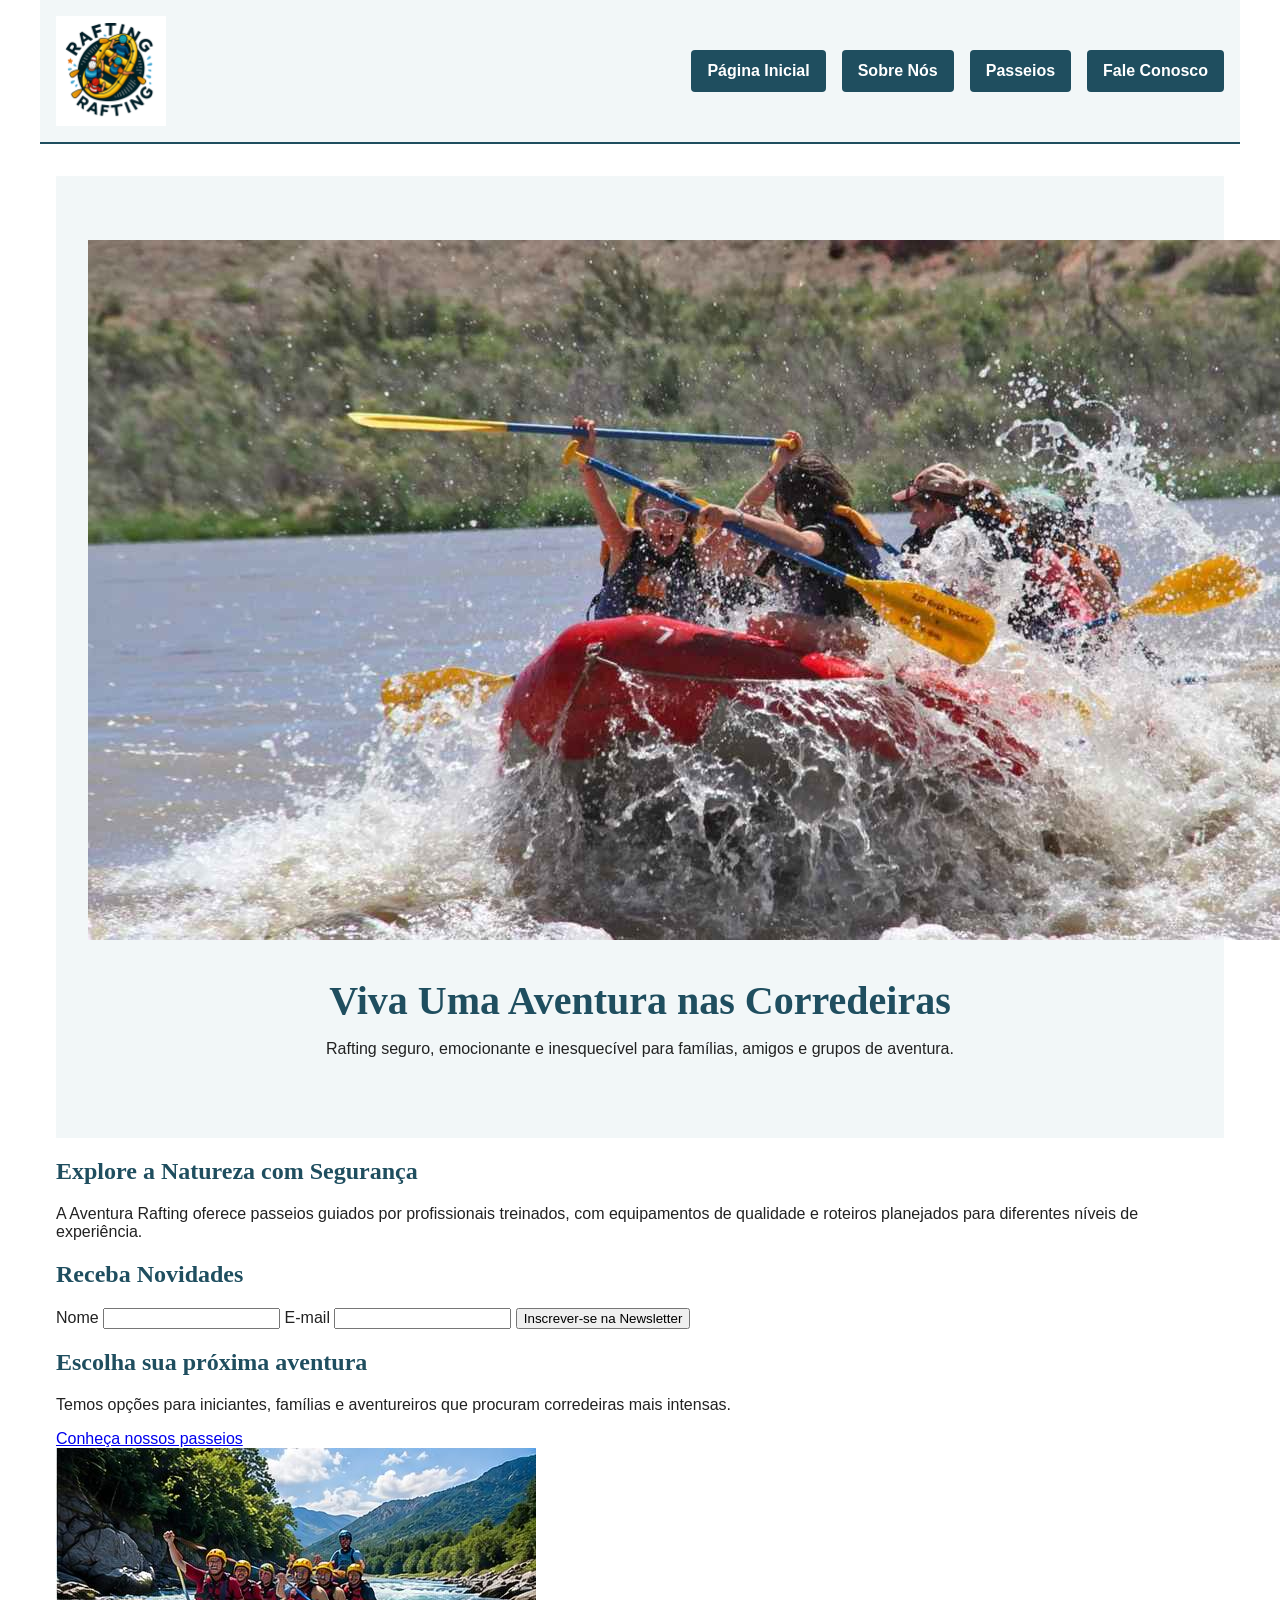
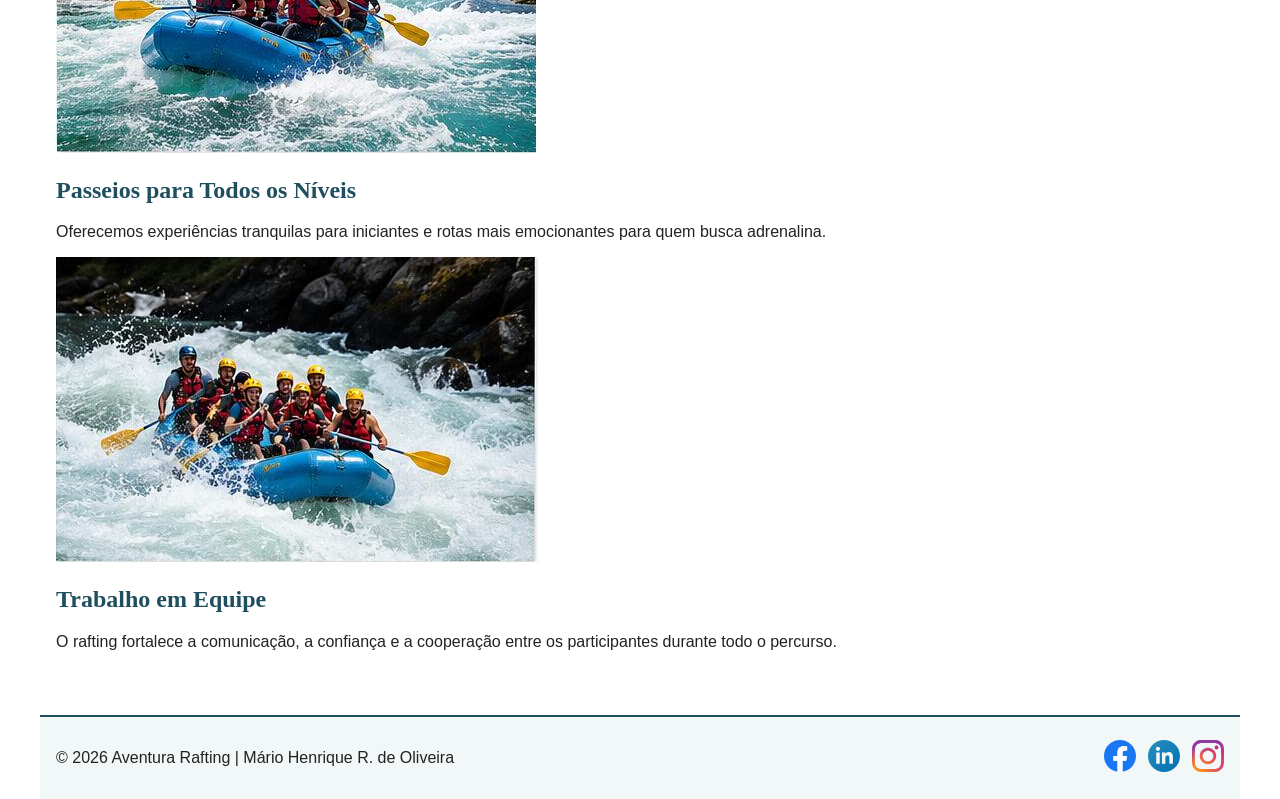
==== commit fbba07f3: "Add homepage and trips page" ====
--- a/wwr/index.html
+++ b/wwr/index.html
@@ -6,7 +6,7 @@
   <meta name="viewport" content="width=device-width, initial-scale=1">
   <title>Página Inicial | Aventura Rafting</title>
   <meta name="description"
-    content="Conheça a Aventura Rafting e viva experiências emocionantes em corredeiras incríveis.">
+    content="Página inicial da Aventura Rafting com passeios em corredeiras, experiências na natureza, newsletter e chamada para conhecer nossas viagens.">
   <meta name="author" content="Mário Henrique R. de Oliveira">
   <link rel="stylesheet" href="estilos/rafting.css">
 </head>
@@ -25,22 +25,57 @@
 
   <main>
     <section class="home-hero">
-      <h1>Aventura Rafting</h1>
-      <p>Viva momentos inesquecíveis em rios, corredeiras e paisagens naturais com segurança, emoção e diversão.</p>
+      <img src="imagens/rafting-hero.jpg" alt="Grupo praticando rafting em corredeiras">
+      <div class="home-hero-message">
+        <h1>Viva Uma Aventura nas Corredeiras</h1>
+        <p>Rafting seguro, emocionante e inesquecível para famílias, amigos e grupos de aventura.</p>
+      </div>
     </section>
 
-    <section class="home-grid">
+    <section class="home-intro">
       <div>
-        <h2>Rafting com Segurança</h2>
-        <p>Nossos passeios são conduzidos por guias treinados e preparados para oferecer uma experiência emocionante e
-          segura.</p>
+        <h2>Explore a Natureza com Segurança</h2>
+        <p>A Aventura Rafting oferece passeios guiados por profissionais treinados, com equipamentos de qualidade e
+          roteiros planejados para diferentes níveis de experiência.</p>
       </div>
 
-      <div>
-        <h2>Natureza e Aventura</h2>
-        <p>Explore rios, trilhas e paisagens incríveis enquanto cria memórias com amigos, família ou grupos especiais.
-        </p>
-      </div>
+      <form class="newsletter-form" action="#" method="post">
+        <h2>Receba Novidades</h2>
+
+        <label for="newsletter-name">Nome</label>
+        <input type="text" id="newsletter-name" name="newsletter-name" required>
+
+        <label for="newsletter-email">E-mail</label>
+        <input type="email" id="newsletter-email" name="newsletter-email" required>
+
+        <button type="submit">Inscrever-se na Newsletter</button>
+      </form>
+    </section>
+
+    <section class="home-call">
+      <h2>Escolha sua próxima aventura</h2>
+      <p>Temos opções para iniciantes, famílias e aventureiros que procuram corredeiras mais intensas.</p>
+      <a href="passeios.html" class="button-link">Conheça nossos passeios</a>
+    </section>
+
+    <section class="home-offers">
+      <article>
+        <img src="imagens/rafting1.jpg" alt="Barco de rafting descendo corredeiras">
+        <div>
+          <h2>Passeios para Todos os Níveis</h2>
+          <p>Oferecemos experiências tranquilas para iniciantes e rotas mais emocionantes para quem busca adrenalina.
+          </p>
+        </div>
+      </article>
+
+      <article>
+        <img src="imagens/rafting3.jpg" alt="Participantes remando em equipe durante rafting">
+        <div>
+          <h2>Trabalho em Equipe</h2>
+          <p>O rafting fortalece a comunicação, a confiança e a cooperação entre os participantes durante todo o
+            percurso.</p>
+        </div>
+      </article>
     </section>
   </main>
 
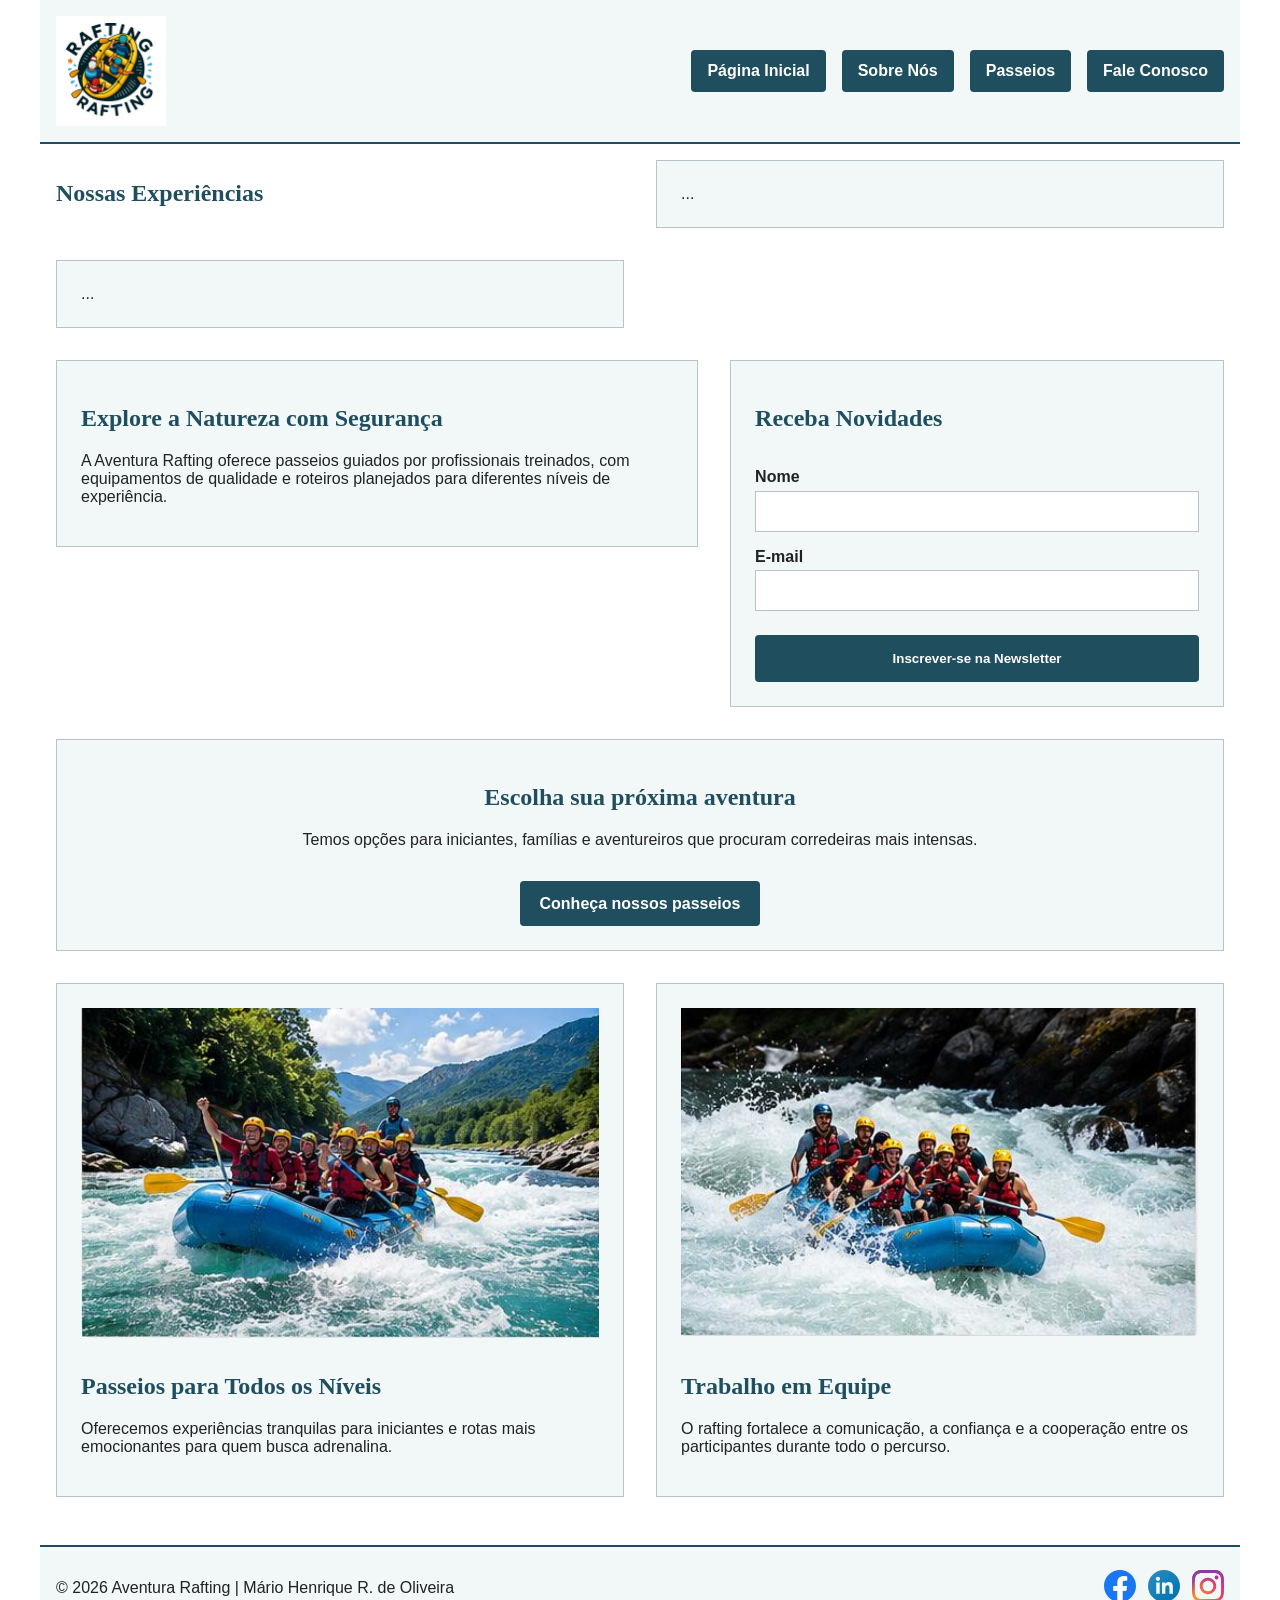
==== commit 6f7f1b65: "Add semantic headings" ====
--- a/wwr/index.html
+++ b/wwr/index.html
@@ -24,12 +24,16 @@
   </header>
 
   <main>
-    <section class="home-hero">
-      <img src="imagens/rafting-hero.jpg" alt="Grupo praticando rafting em corredeiras">
-      <div class="home-hero-message">
-        <h1>Viva Uma Aventura nas Corredeiras</h1>
-        <p>Rafting seguro, emocionante e inesquecível para famílias, amigos e grupos de aventura.</p>
-      </div>
+    <section class="home-offers">
+      <h2>Nossas Experiências</h2>
+
+      <article>
+        ...
+      </article>
+
+      <article>
+        ...
+      </article>
     </section>
 
     <section class="home-intro">
--- a/wwr/estilos/rafting.css
+++ b/wwr/estilos/rafting.css
@@ -71,30 +71,132 @@
   padding: 1rem;
 }
 
+/* =========================
+   PÁGINA INICIAL
+========================= */
+
 .home-hero {
-  text-align: center;
-  padding: 4rem 2rem;
-  background-color: var(--secondary-color);
-  margin-top: 1rem;
-}
-
-.home-hero h1 {
-  font-size: 2.5rem;
-  margin-bottom: 1rem;
-}
-
-.home-grid {
+  position: relative;
+  margin-top: 1rem;
+}
+
+.home-hero img {
+  width: 100%;
+  display: block;
+  height: auto;
+}
+
+.home-hero-message {
+  position: absolute;
+  top: 20%;
+  left: 8%;
+  max-width: 520px;
+  background-color: rgba(255, 255, 255, 0.9);
+  padding: 1.5rem;
+  border-left: 6px solid var(--accent-color);
+}
+
+.home-hero-message h1 {
+  margin-top: 0;
+  font-size: 2.2rem;
+}
+
+.home-intro {
+  display: grid;
+  grid-template-columns: 1.3fr 1fr;
+  gap: 2rem;
+  margin: 2rem 0;
+  align-items: start;
+}
+
+.home-intro > div,
+.newsletter-form,
+.home-call,
+.home-offers article,
+.trips-hero,
+.trips-contact {
+  background-color: var(--secondary-color);
+  padding: 1.5rem;
+  border: 1px solid var(--border-color);
+}
+
+.newsletter-form {
+  display: flex;
+  flex-direction: column;
+}
+
+.newsletter-form label {
+  font-weight: bold;
+  margin-top: 1rem;
+  margin-bottom: 0.3rem;
+}
+
+.newsletter-form input {
+  padding: 0.75rem;
+  border: 1px solid var(--border-color);
+  font-family: var(--body-font);
+}
+
+.newsletter-form button,
+.contact-form button {
+  margin-top: 1.5rem;
+  padding: 1rem;
+  border: none;
+  background-color: var(--primary-color);
+  color: white;
+  font-weight: bold;
+  cursor: pointer;
+  border-radius: 4px;
+}
+
+.newsletter-form button:hover,
+.contact-form button:hover {
+  background-color: var(--accent-color);
+  color: #000;
+}
+
+.home-call {
+  text-align: center;
+  margin: 2rem 0;
+}
+
+.button-link {
+  display: inline-block;
+  margin-top: 1rem;
+  padding: 0.85rem 1.25rem;
+  background-color: var(--primary-color);
+  color: white;
+  text-decoration: none;
+  font-weight: bold;
+  border-radius: 4px;
+}
+
+.button-link:hover {
+  background-color: var(--accent-color);
+  color: #000;
+}
+
+.home-offers {
   display: grid;
   grid-template-columns: 1fr 1fr;
   gap: 2rem;
-  margin: 2rem 0;
-}
-
-.home-grid div {
-  padding: 1.5rem;
-  border: 1px solid var(--border-color);
-  background-color: var(--secondary-color);
-}
+}
+
+.home-offers article {
+  display: grid;
+  grid-template-columns: 1fr;
+  gap: 1rem;
+}
+
+.home-offers img {
+  width: 100%;
+  height: auto;
+  display: block;
+}
+
+/* =========================
+   PÁGINA SOBRE
+========================= */
 
 .hero {
   position: relative;
@@ -178,6 +280,81 @@
   font-weight: bold;
 }
 
+/* =========================
+   PÁGINA PASSEIOS
+========================= */
+
+.trips-hero {
+  text-align: center;
+  margin: 1rem 0 2rem;
+}
+
+.trips-hero h1 {
+  font-size: 2.4rem;
+  margin-bottom: 0.5rem;
+}
+
+.trip-cards {
+  display: grid;
+  grid-template-columns: 1fr;
+  gap: 1.5rem;
+}
+
+.trip-cards article {
+  display: grid;
+  grid-template-columns: 320px 1fr;
+  gap: 1.5rem;
+  align-items: center;
+  background-color: var(--secondary-color);
+  padding: 1rem;
+  border: 1px solid var(--border-color);
+}
+
+.trip-cards img {
+  width: 100%;
+  height: auto;
+  display: block;
+}
+
+.trip-table-section {
+  margin: 2rem 0;
+}
+
+.trip-table-section h2 {
+  text-align: center;
+}
+
+table {
+  width: 100%;
+  border-collapse: collapse;
+  background-color: white;
+}
+
+th,
+td {
+  padding: 0.9rem;
+  border: 1px solid var(--border-color);
+  text-align: left;
+}
+
+th {
+  background-color: var(--primary-color);
+  color: white;
+}
+
+tr:nth-child(even) {
+  background-color: var(--secondary-color);
+}
+
+.trips-contact {
+  text-align: center;
+  margin: 2rem 0;
+}
+
+/* =========================
+   PÁGINA CONTATO
+========================= */
+
 .contact {
   padding: 2rem 1rem;
 }
@@ -265,22 +442,6 @@
   font-weight: normal;
 }
 
-.contact-form button {
-  margin-top: 1.5rem;
-  padding: 1rem;
-  border: none;
-  background-color: var(--primary-color);
-  color: white;
-  font-weight: bold;
-  cursor: pointer;
-  border-radius: 4px;
-}
-
-.contact-form button:hover {
-  background-color: var(--accent-color);
-  color: #000;
-}
-
 .employees {
   padding: 2rem 1rem;
 }
@@ -307,6 +468,10 @@
   margin-top: 0.75rem;
   font-weight: bold;
 }
+
+/* =========================
+   RODAPÉ
+========================= */
 
 footer {
   display: grid;
@@ -332,6 +497,10 @@
   width: 32px;
   height: 32px;
 }
+
+/* =========================
+   RESPONSIVO
+========================= */
 
 @media (max-width: 768px) {
   header {
@@ -348,10 +517,18 @@
     justify-content: center;
   }
 
-  .home-grid,
+  .home-hero-message {
+    position: static;
+    max-width: 100%;
+    margin-top: 1rem;
+  }
+
+  .home-intro,
+  .home-offers,
   .contact-grid,
   .employee-grid,
-  .history {
+  .history,
+  .trip-cards article {
     grid-template-columns: 1fr;
   }
 
@@ -377,4 +554,20 @@
   .redes-sociais {
     justify-content: center;
   }
+
+.home-offers > h2 {
+    position: absolute;
+    left: -9999px;
+}
+
+.trip-cards > h2 {
+    position: absolute;
+    left: -9999px;
+}
+
+.hero article h2 {
+    position: absolute;
+    left: -9999px;
+}
+
 }
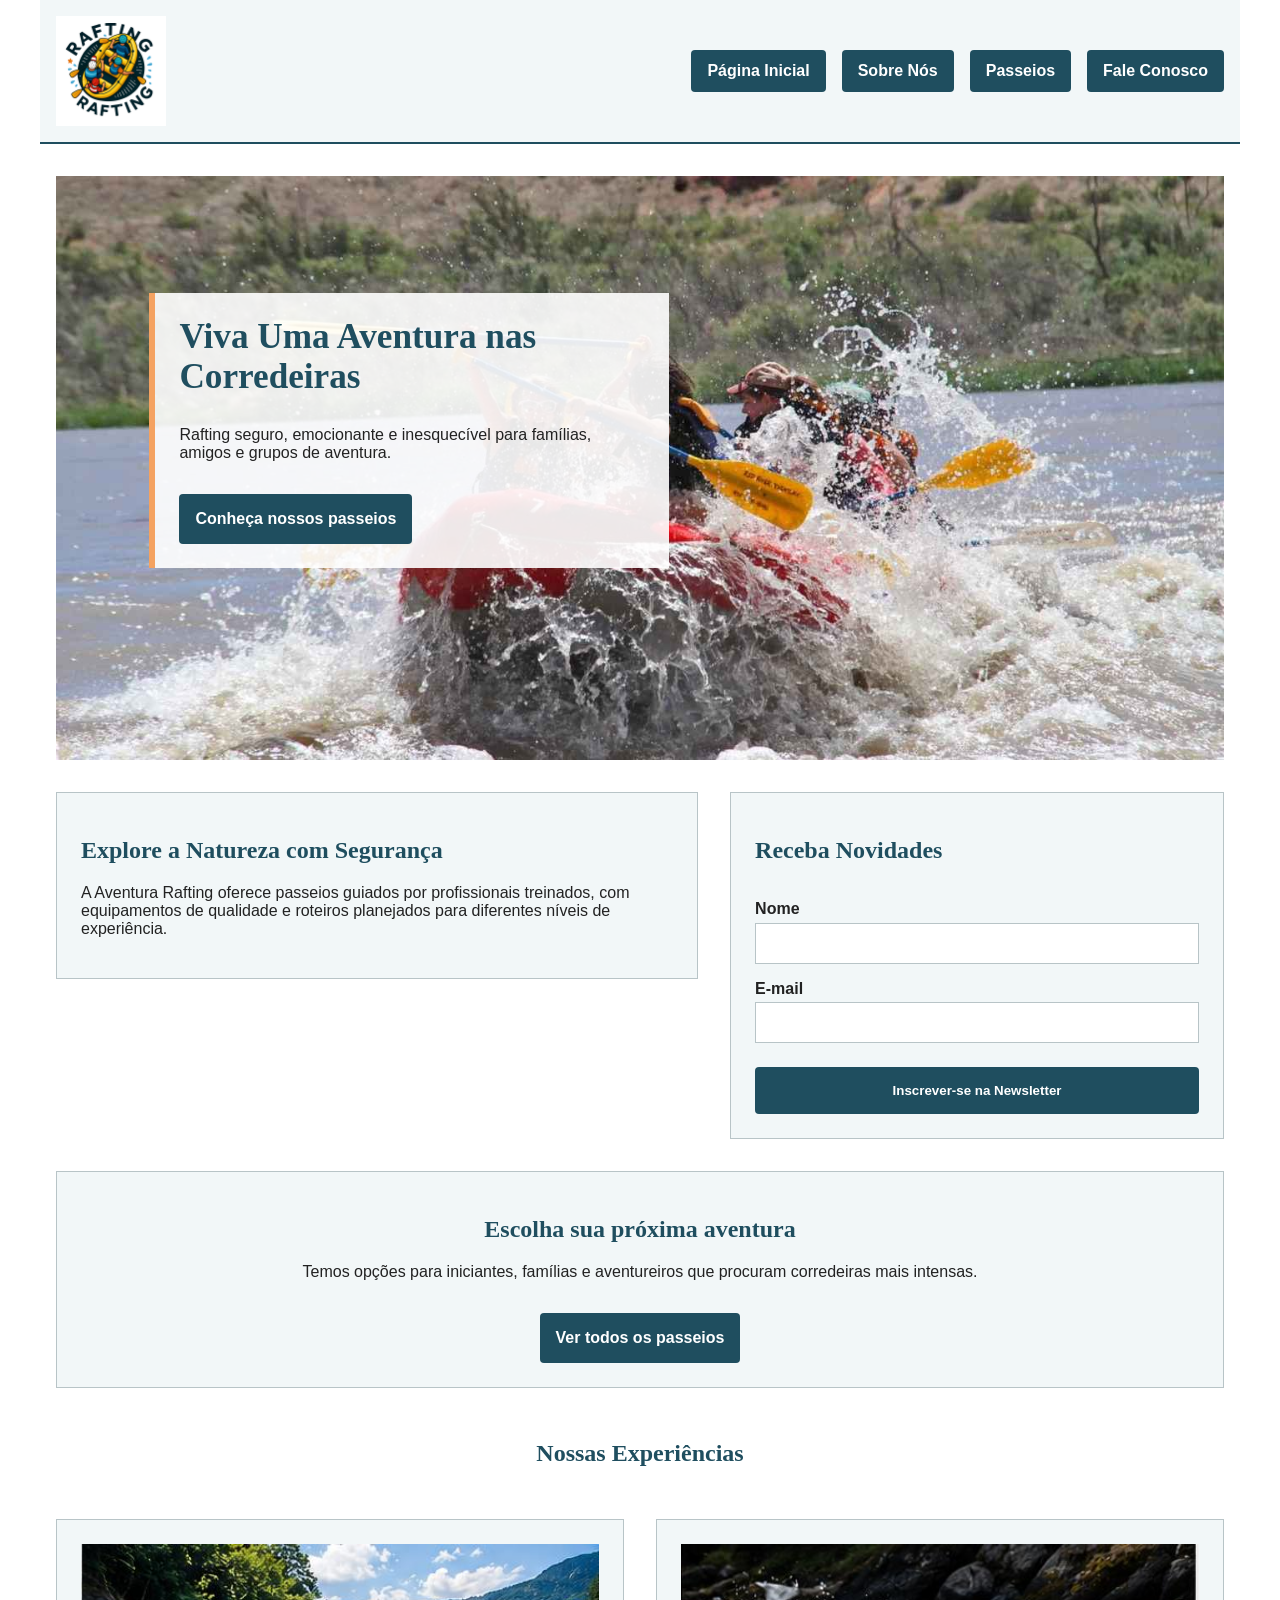
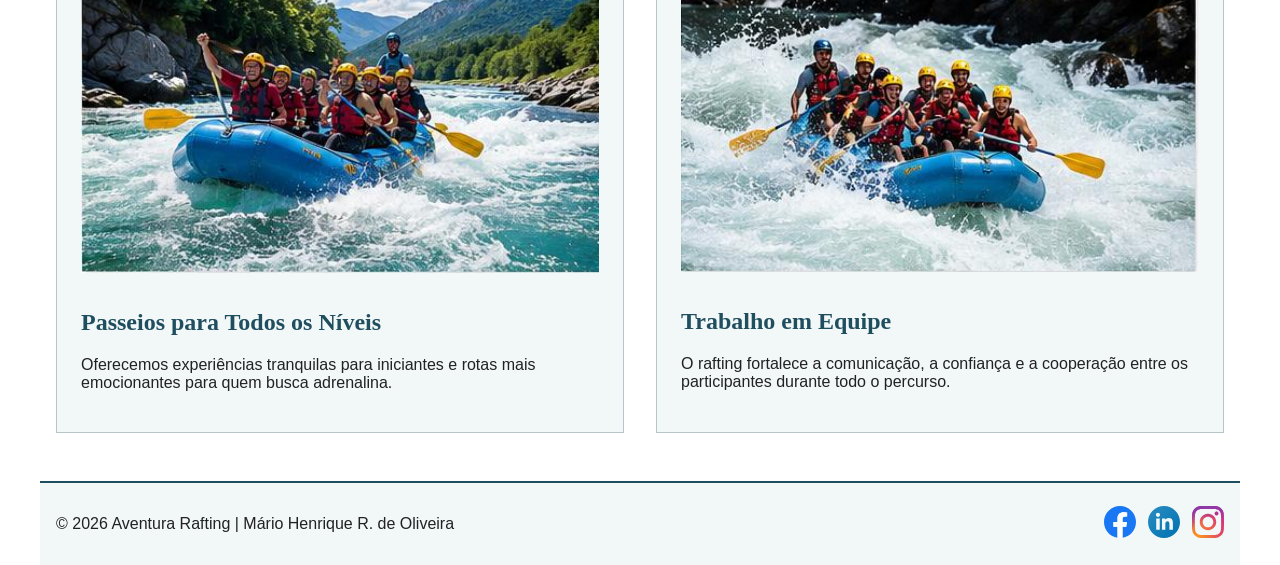
==== commit 48d01a73: "Final CSS cleanup" ====
--- a/wwr/index.html
+++ b/wwr/index.html
@@ -24,16 +24,13 @@
   </header>
 
   <main>
-    <section class="home-offers">
-      <h2>Nossas Experiências</h2>
-
-      <article>
-        ...
-      </article>
-
-      <article>
-        ...
-      </article>
+    <section class="home-hero">
+      <img src="imagens/rafting-hero.jpg" alt="Grupo praticando rafting em corredeiras">
+      <div class="home-hero-message">
+        <h1>Viva Uma Aventura nas Corredeiras</h1>
+        <p>Rafting seguro, emocionante e inesquecível para famílias, amigos e grupos de aventura.</p>
+        <a href="passeios.html" class="button-link">Conheça nossos passeios</a>
+      </div>
     </section>
 
     <section class="home-intro">
@@ -59,10 +56,12 @@
     <section class="home-call">
       <h2>Escolha sua próxima aventura</h2>
       <p>Temos opções para iniciantes, famílias e aventureiros que procuram corredeiras mais intensas.</p>
-      <a href="passeios.html" class="button-link">Conheça nossos passeios</a>
+      <a href="passeios.html" class="button-link">Ver todos os passeios</a>
     </section>
 
     <section class="home-offers">
+      <h2>Nossas Experiências</h2>
+
       <article>
         <img src="imagens/rafting1.jpg" alt="Barco de rafting descendo corredeiras">
         <div>
--- a/wwr/estilos/rafting.css
+++ b/wwr/estilos/rafting.css
@@ -56,7 +56,10 @@
   font-weight: bold;
 }
 
-header nav a:hover {
+header nav a:hover,
+.button-link:hover,
+.newsletter-form button:hover,
+.contact-form button:hover {
   background-color: var(--accent-color);
   color: #000;
 }
@@ -71,9 +74,7 @@
   padding: 1rem;
 }
 
-/* =========================
-   PÁGINA INICIAL
-========================= */
+/* HOME */
 
 .home-hero {
   position: relative;
@@ -114,31 +115,40 @@
 .home-call,
 .home-offers article,
 .trips-hero,
-.trips-contact {
+.trips-contact,
+.company-info,
+.contact-form {
   background-color: var(--secondary-color);
   padding: 1.5rem;
   border: 1px solid var(--border-color);
 }
 
-.newsletter-form {
+.newsletter-form,
+.contact-form {
   display: flex;
   flex-direction: column;
 }
 
-.newsletter-form label {
+.newsletter-form label,
+.contact-form label {
   font-weight: bold;
   margin-top: 1rem;
   margin-bottom: 0.3rem;
 }
 
-.newsletter-form input {
+.newsletter-form input,
+.contact-form input[type="text"],
+.contact-form input[type="email"],
+.contact-form textarea {
+  width: 100%;
   padding: 0.75rem;
   border: 1px solid var(--border-color);
   font-family: var(--body-font);
 }
 
 .newsletter-form button,
-.contact-form button {
+.contact-form button,
+.button-link {
   margin-top: 1.5rem;
   padding: 1rem;
   border: none;
@@ -149,31 +159,17 @@
   border-radius: 4px;
 }
 
-.newsletter-form button:hover,
-.contact-form button:hover {
-  background-color: var(--accent-color);
-  color: #000;
-}
-
-.home-call {
-  text-align: center;
-  margin: 2rem 0;
-}
-
 .button-link {
   display: inline-block;
   margin-top: 1rem;
-  padding: 0.85rem 1.25rem;
-  background-color: var(--primary-color);
-  color: white;
   text-decoration: none;
-  font-weight: bold;
-  border-radius: 4px;
-}
-
-.button-link:hover {
-  background-color: var(--accent-color);
-  color: #000;
+}
+
+.home-call,
+.trips-hero,
+.trips-contact {
+  text-align: center;
+  margin: 2rem 0;
 }
 
 .home-offers {
@@ -182,9 +178,13 @@
   gap: 2rem;
 }
 
+.home-offers > h2 {
+  grid-column: 1 / -1;
+  text-align: center;
+}
+
 .home-offers article {
   display: grid;
-  grid-template-columns: 1fr;
   gap: 1rem;
 }
 
@@ -194,9 +194,7 @@
   display: block;
 }
 
-/* =========================
-   PÁGINA SOBRE
-========================= */
+/* SOBRE */
 
 .hero {
   position: relative;
@@ -227,6 +225,11 @@
   padding: 1rem;
 }
 
+.hero article h2 {
+  color: white;
+  margin-top: 0;
+}
+
 .hero article img {
   width: 120px;
   float: right;
@@ -280,14 +283,7 @@
   font-weight: bold;
 }
 
-/* =========================
-   PÁGINA PASSEIOS
-========================= */
-
-.trips-hero {
-  text-align: center;
-  margin: 1rem 0 2rem;
-}
+/* PASSEIOS */
 
 .trips-hero h1 {
   font-size: 2.4rem;
@@ -296,8 +292,11 @@
 
 .trip-cards {
   display: grid;
-  grid-template-columns: 1fr;
   gap: 1.5rem;
+}
+
+.trip-cards > h2 {
+  text-align: center;
 }
 
 .trip-cards article {
@@ -346,68 +345,30 @@
   background-color: var(--secondary-color);
 }
 
-.trips-contact {
-  text-align: center;
-  margin: 2rem 0;
-}
-
-/* =========================
-   PÁGINA CONTATO
-========================= */
+/* CONTATO */
 
 .contact {
   padding: 2rem 1rem;
 }
 
-.contact h1 {
-  text-align: center;
-  margin-bottom: 1rem;
-}
-
-.contact-grid {
-  display: grid;
-  grid-template-columns: 1fr 1fr;
-  gap: 2rem;
-}
-
-.company-info,
-.contact-form {
-  background-color: var(--secondary-color);
-  padding: 1.5rem;
-  border: 1px solid var(--border-color);
-}
-
+.contact h1,
 .company-info h2,
 .contact-form h2,
 .employees h2 {
   text-align: center;
 }
 
+.contact-grid {
+  display: grid;
+  grid-template-columns: 1fr 1fr;
+  gap: 2rem;
+}
+
 .company-info iframe {
   width: 100%;
   height: 300px;
   border: 0;
   margin-top: 1rem;
-}
-
-.contact-form {
-  display: flex;
-  flex-direction: column;
-}
-
-.contact-form label {
-  font-weight: bold;
-  margin-top: 1rem;
-  margin-bottom: 0.3rem;
-}
-
-.contact-form input[type="text"],
-.contact-form input[type="email"],
-.contact-form textarea {
-  width: 100%;
-  padding: 0.75rem;
-  border: 1px solid var(--border-color);
-  font-family: var(--body-font);
 }
 
 .contact-form fieldset {
@@ -469,9 +430,7 @@
   font-weight: bold;
 }
 
-/* =========================
-   RODAPÉ
-========================= */
+/* FOOTER */
 
 footer {
   display: grid;
@@ -498,9 +457,7 @@
   height: 32px;
 }
 
-/* =========================
-   RESPONSIVO
-========================= */
+/* RESPONSIVO */
 
 @media (max-width: 768px) {
   header {
@@ -554,20 +511,4 @@
   .redes-sociais {
     justify-content: center;
   }
-
-.home-offers > h2 {
-    position: absolute;
-    left: -9999px;
-}
-
-.trip-cards > h2 {
-    position: absolute;
-    left: -9999px;
-}
-
-.hero article h2 {
-    position: absolute;
-    left: -9999px;
-}
-
 }
